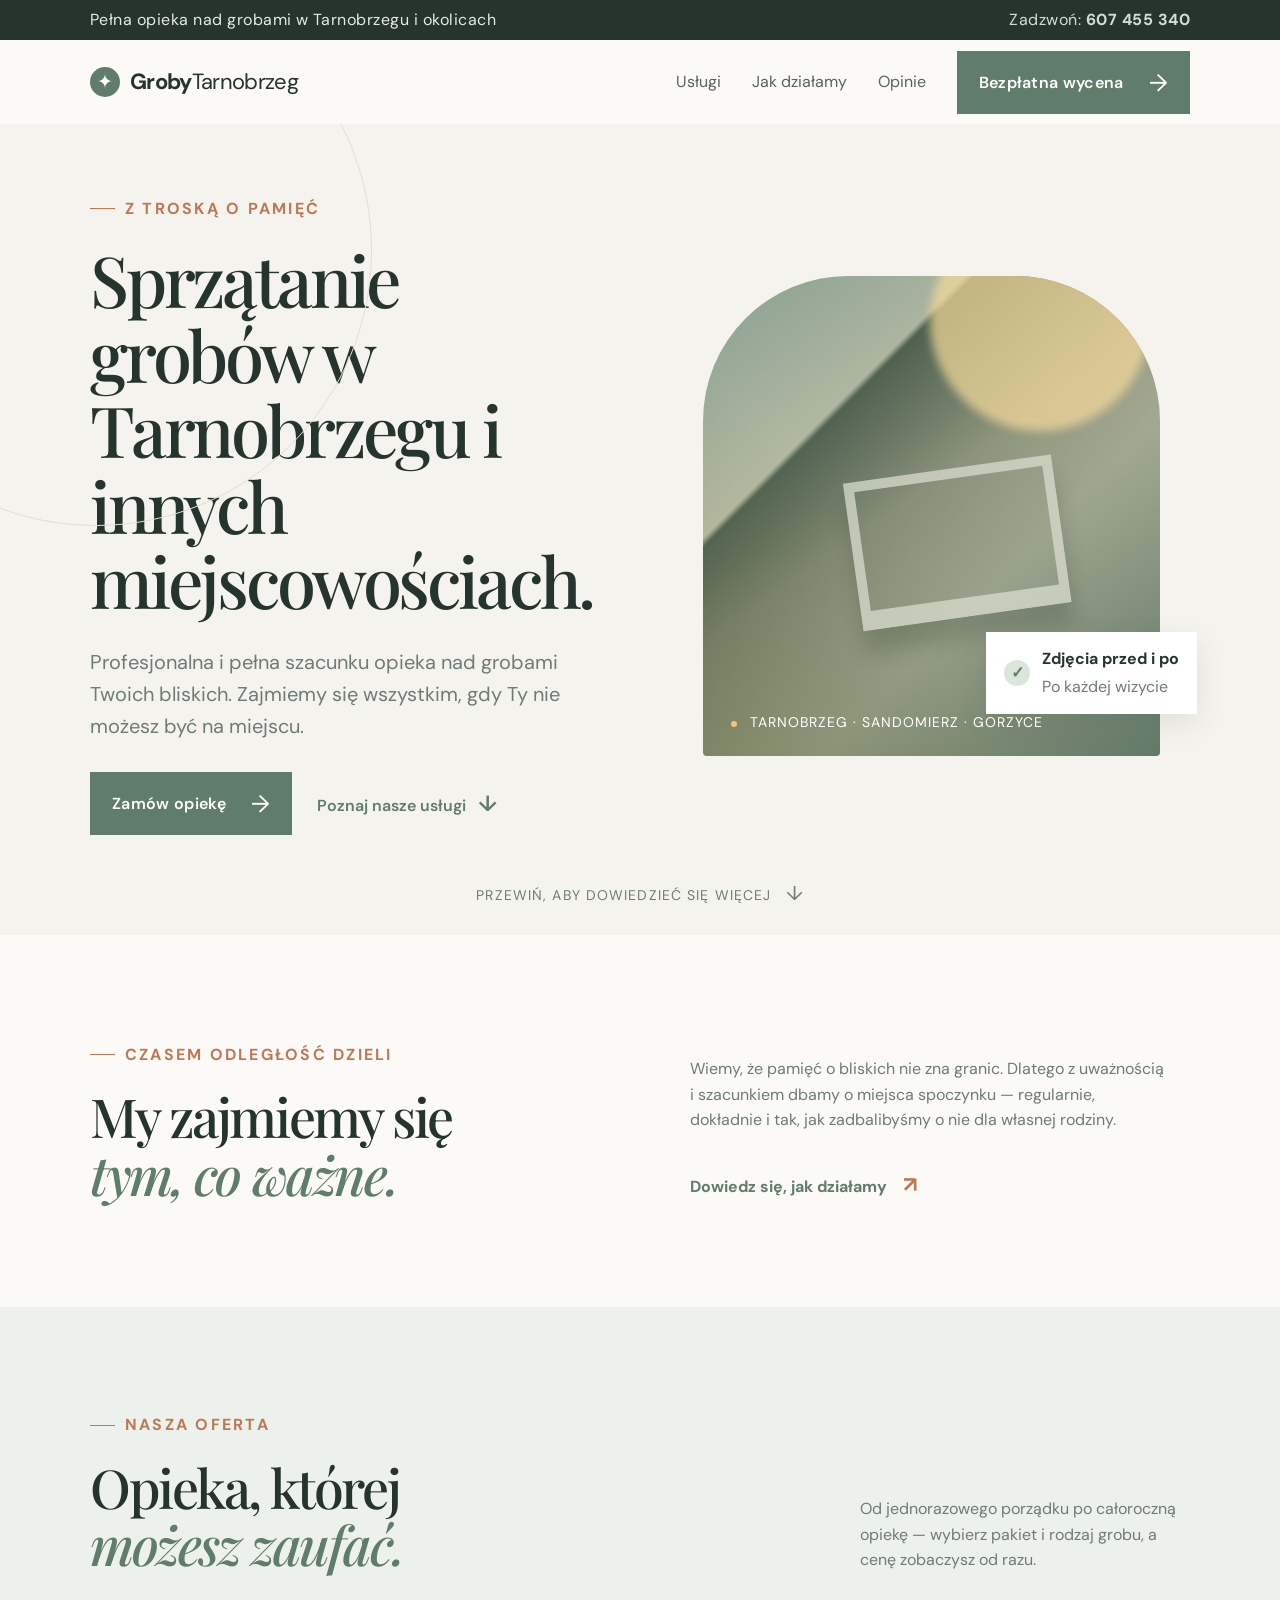
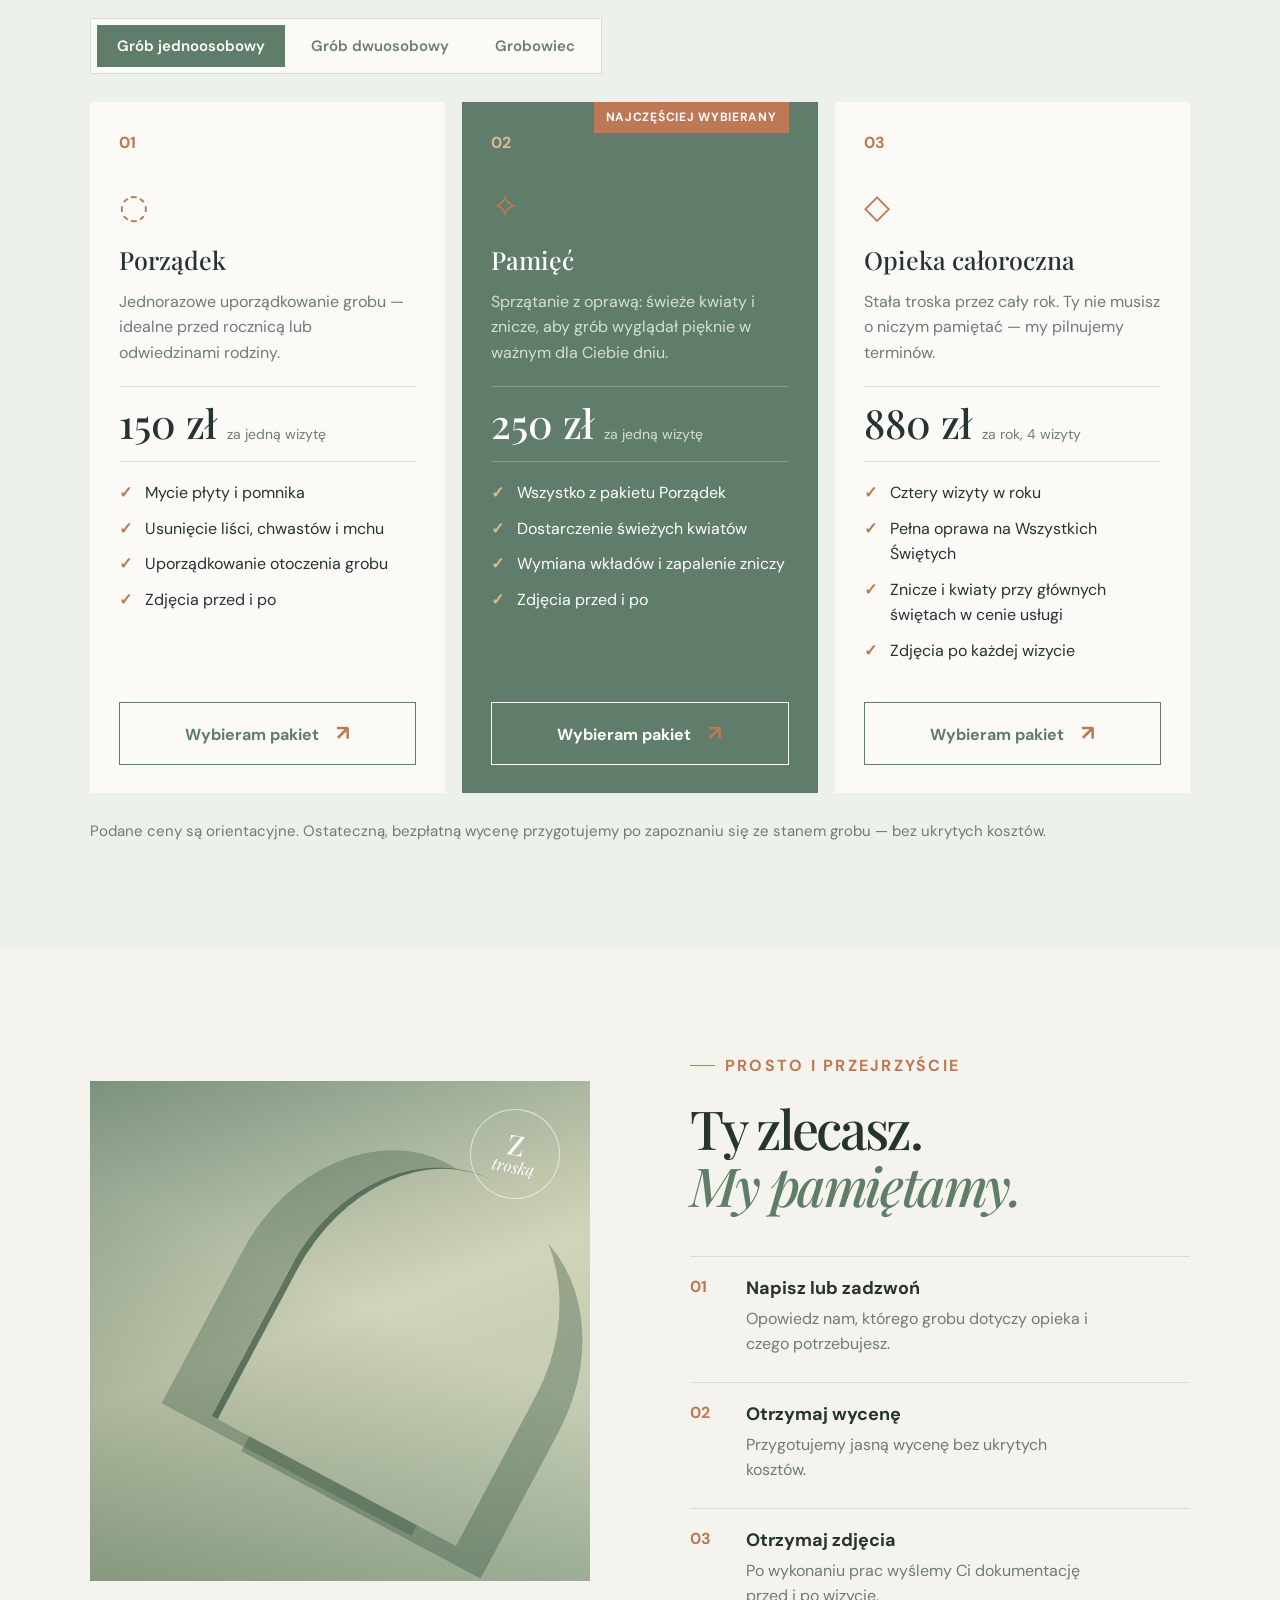
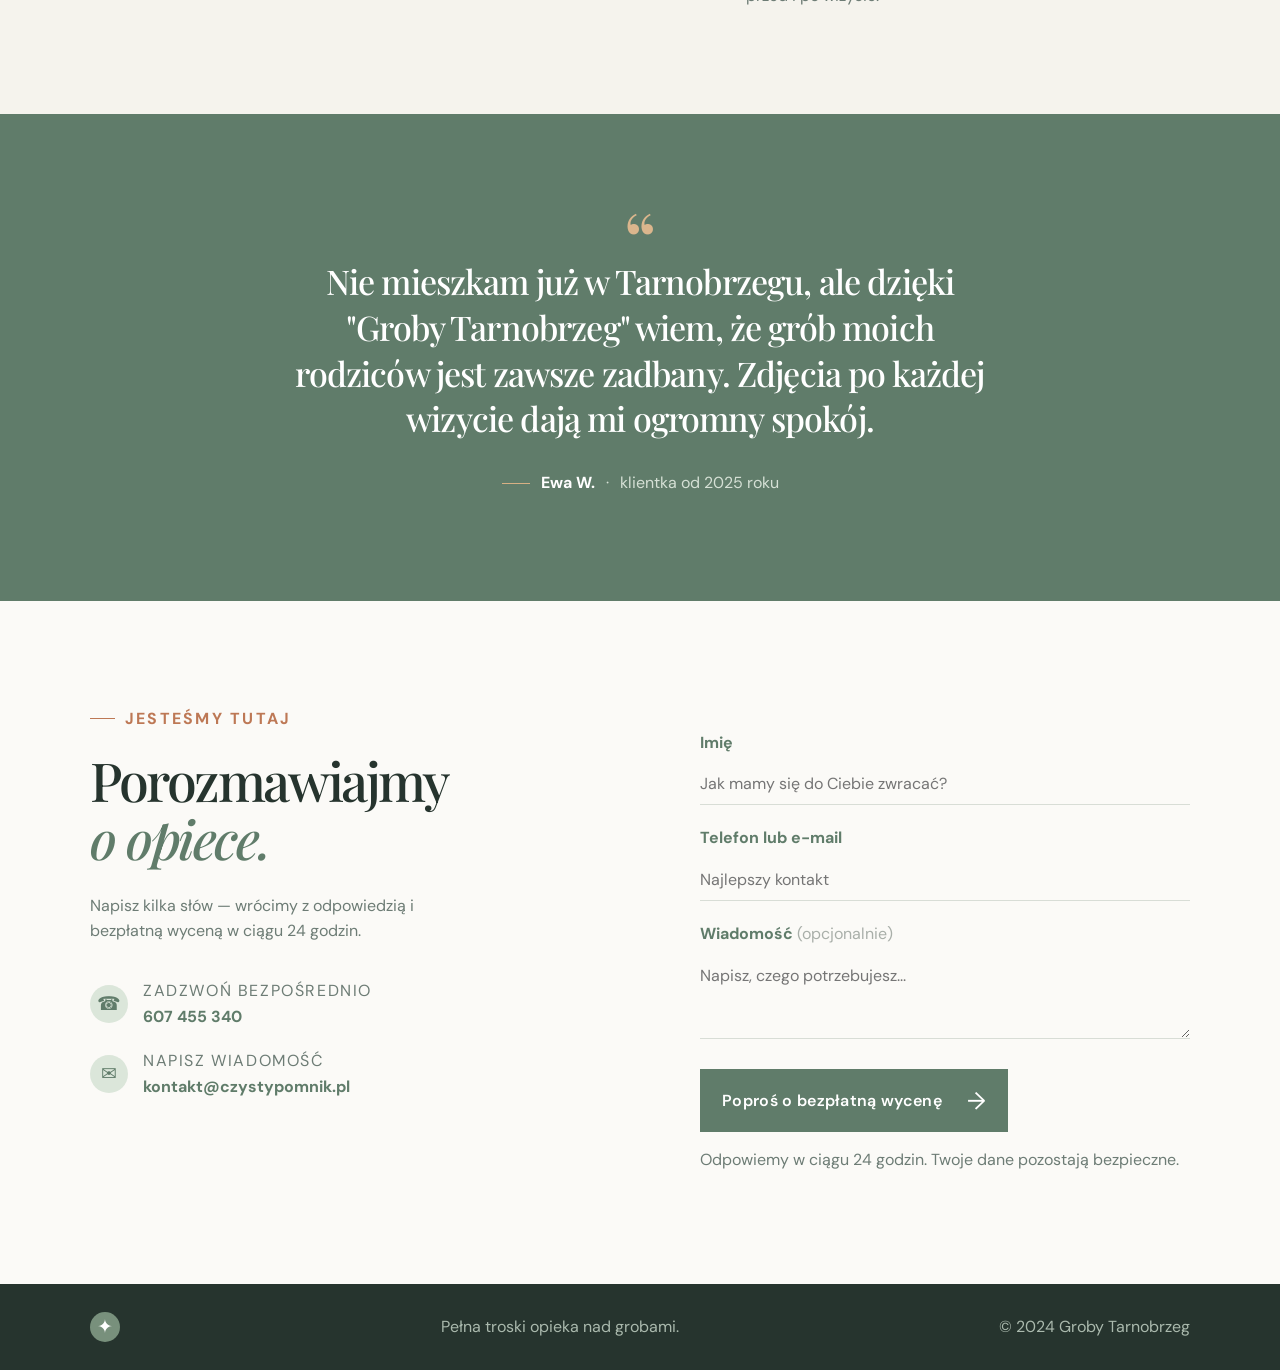
==== index.html @ 182dad06 "Initial commit: static site ready for GitHub Pages" ====
<!doctype html>
<html lang="pl">
<head>
  <meta charset="UTF-8">
  <meta name="viewport" content="width=device-width, initial-scale=1.0">
  <meta name="description" content="Groby Tarnobrzeg - pełna troski opieka nad grobami w Trójmieście. Sprzątanie, mycie nagrobków, kwiaty i znicze.">
  <title>Groby Tarnobrzeg | Opieka nad grobami z troską</title>
  <link rel="preconnect" href="https://fonts.googleapis.com">
  <link rel="preconnect" href="https://fonts.gstatic.com" crossorigin>
  <link href="https://fonts.googleapis.com/css2?family=DM+Sans:wght@400;500;600;700&family=Playfair+Display:wght@500;600;700&display=swap" rel="stylesheet">
  <link rel="stylesheet" href="styles.css">
</head>
<body>
  <div class="topbar">
    <div class="container topbar-inner">
      <span>Pełna opieka nad grobami w Tarnobrzegu i okolicach</span>
      <a href="tel:+48607455340">Zadzwoń: <strong>607 455 340</strong></a>
    </div>
  </div>

  <header class="site-header">
    <div class="container nav-wrap">
      <a class="brand" href="#start" aria-label="Groby Tarnobrzeg - strona główna">
        <span class="brand-mark" aria-hidden="true">✦</span>
        <span><strong>Groby</strong>Tarnobrzeg</span>
      </a>
      <button class="menu-toggle" aria-label="Otwórz menu" aria-expanded="false">
        <span></span><span></span><span></span>
      </button>
      <nav class="main-nav" aria-label="Główna nawigacja">
        <a href="#uslugi">Usługi</a>
        <a href="#jak-dzialamy">Jak działamy</a>
        <a href="#opinie">Opinie</a>
        <a href="#kontakt" class="nav-cta button button-primary">Bezpłatna wycena <span>→</span></a>
      </nav>
    </div>
  </header>

  <main>
    <section class="hero" id="start">
      <div class="container hero-grid">
        <div class="hero-copy">
          <p class="eyebrow"><span></span> Z troską o pamięć</p>
          <h1>Sprzątanie grobów w Tarnobrzegu i innych miejscowościach.</h1>
          <p class="hero-lead">Profesjonalna i pełna szacunku opieka nad grobami Twoich bliskich. Zajmiemy się wszystkim, gdy Ty nie możesz być na miejscu.</p>
          <div class="hero-actions">
            <a href="#kontakt" class="button button-primary">Zamów opiekę <span>→</span></a>
            <a href="#uslugi" class="text-link">Poznaj nasze usługi <span>↓</span></a>
          </div>
          <!-- <div class="trust-row">
            <div class="avatars" aria-hidden="true"><i>J</i><i>M</i><i>A</i><i>+</i></div>
            <p><strong>50+</strong> zadbanych miejsc<br><span>Zaufali nam mieszkańcy Tarnobrzega i okolic</span></p>
          </div> -->
        </div>
        <div class="hero-visual">
          <div class="hero-image">
            <div class="sun-glow"></div>
            <div class="image-caption"><span class="caption-dot"></span> Tarnobrzeg · Sandomierz · Gorzyce</div>
          </div>
          <div class="floating-note">
            <span class="note-icon">✓</span>
            <span><strong>Zdjęcia przed i po</strong><small>Po każdej wizycie</small></span>
          </div>
        </div>
      </div>
      <div class="scroll-cue">Przewiń, aby dowiedzieć się więcej <span>↓</span></div>
    </section>

    <section class="intro section-pad">
      <div class="container intro-grid">
        <div>
          <p class="eyebrow"><span></span> Czasem odległość dzieli</p>
          <h2>My zajmiemy się<br><em>tym, co ważne.</em></h2>
        </div>
        <div class="intro-text">
          <p>Wiemy, że pamięć o bliskich nie zna granic. Dlatego z uważnością i szacunkiem dbamy o miejsca spoczynku — regularnie, dokładnie i tak, jak zadbalibyśmy o nie dla własnej rodziny.</p>
          <a class="arrow-link" href="#jak-dzialamy">Dowiedz się, jak działamy <span>↗</span></a>
        </div>
      </div>
    </section>

    <section class="services section-pad" id="uslugi">
      <div class="container">
        <div class="section-heading">
          <div><p class="eyebrow"><span></span> Nasza oferta</p><h2>Opieka, której<br><em>możesz zaufać.</em></h2></div>
          <p>Od jednorazowego porządku po całoroczną opiekę — wybierz pakiet i rodzaj grobu, a cenę zobaczysz od razu.</p>
        </div>
        <div class="variant-switch" role="group" aria-label="Rodzaj grobu">
          <button type="button" class="variant-btn active" data-variant="single" data-label="grób jednoosobowy" aria-pressed="true">Grób jednoosobowy</button>
          <button type="button" class="variant-btn" data-variant="double" data-label="grób dwuosobowy" aria-pressed="false">Grób dwuosobowy</button>
          <button type="button" class="variant-btn" data-variant="tomb" data-label="grobowiec" aria-pressed="false">Grobowiec</button>
        </div>
        <div class="service-grid">
          <article class="service-card" data-package="Porządek">
            <div class="service-number">01</div><div class="service-icon">◌</div>
            <h3>Porządek</h3>
            <p>Jednorazowe uporządkowanie grobu — idealne przed rocznicą lub odwiedzinami rodziny.</p>
            <div class="service-price"><strong><span class="price-value" data-single="150" data-double="250" data-tomb="400">150</span> zł</strong><small>za jedną wizytę</small></div>
            <ul class="service-features">
              <li>Mycie płyty i pomnika</li>
              <li>Usunięcie liści, chwastów i mchu</li>
              <li>Uporządkowanie otoczenia grobu</li>
              <li>Zdjęcia przed i po</li>
            </ul>
            <a href="#kontakt" class="package-cta" aria-label="Wybieram pakiet Porządek">Wybieram pakiet <span>↗</span></a>
          </article>
          <article class="service-card featured" data-package="Pamięć">
            <span class="service-badge">Najczęściej wybierany</span>
            <div class="service-number">02</div><div class="service-icon">✧</div>
            <h3>Pamięć</h3>
            <p>Sprzątanie z oprawą: świeże kwiaty i znicze, aby grób wyglądał pięknie w ważnym dla Ciebie dniu.</p>
            <div class="service-price"><strong><span class="price-value" data-single="250" data-double="450" data-tomb="700">250</span> zł</strong><small>za jedną wizytę</small></div>
            <ul class="service-features">
              <li>Wszystko z pakietu Porządek</li>
              <li>Dostarczenie świeżych kwiatów</li>
              <li>Wymiana wkładów i zapalenie zniczy</li>
              <li>Zdjęcia przed i po</li>
            </ul>
            <a href="#kontakt" class="package-cta" aria-label="Wybieram pakiet Pamięć">Wybieram pakiet <span>↗</span></a>
          </article>
          <article class="service-card" data-package="Opieka całoroczna">
            <div class="service-number">03</div><div class="service-icon">◇</div>
            <h3>Opieka całoroczna</h3>
            <p>Stała troska przez cały rok. Ty nie musisz o niczym pamiętać — my pilnujemy terminów.</p>
            <div class="service-price"><strong><span class="price-value" data-single="880" data-double="1560" data-tomb="2300">880</span> zł</strong><small>za rok, 4 wizyty</small></div>
            <ul class="service-features">
              <li>Cztery wizyty w roku</li>
              <li>Pełna oprawa na Wszystkich Świętych</li>
              <li>Znicze i kwiaty przy głównych świętach w cenie usługi</li>
              <li>Zdjęcia po każdej wizycie</li>
            </ul>
            <a href="#kontakt" class="package-cta" aria-label="Wybieram pakiet Opieka całoroczna">Wybieram pakiet <span>↗</span></a>
          </article>
        </div>
        <p class="pricing-note">Podane ceny są orientacyjne. Ostateczną, bezpłatną wycenę przygotujemy po zapoznaniu się ze stanem grobu — bez ukrytych kosztów.</p>
      </div>
    </section>

    <section class="process section-pad" id="jak-dzialamy">
      <div class="container process-grid">
        <div class="process-visual"><span class="process-stamp">Z<br><small>troską</small></span></div>
        <div class="process-copy">
          <p class="eyebrow"><span></span> Prosto i przejrzyście</p>
          <h2>Ty zlecasz.<br><em>My pamiętamy.</em></h2>
          <div class="steps">
            <div class="step"><b>01</b><div><h3>Napisz lub zadzwoń</h3><p>Opowiedz nam, którego grobu dotyczy opieka i czego potrzebujesz.</p></div></div>
            <div class="step"><b>02</b><div><h3>Otrzymaj wycenę</h3><p>Przygotujemy jasną wycenę bez ukrytych kosztów.</p></div></div>
            <div class="step"><b>03</b><div><h3>Otrzymaj zdjęcia</h3><p>Po wykonaniu prac wyślemy Ci dokumentację przed i po wizycie.</p></div></div>
          </div>
        </div>
      </div>
    </section>

    <section class="testimonial section-pad" id="opinie">
      <div class="container testimonial-inner">
        <p class="quote-mark">“</p>
        <blockquote>Nie mieszkam już w Tarnobrzegu, ale dzięki "Groby Tarnobrzeg" wiem, że grób moich rodziców jest zawsze zadbany. Zdjęcia po każdej wizycie dają mi ogromny spokój.</blockquote>
        <div class="quote-author"><span class="author-line"></span><strong>Ewa W.</strong><span>·</span><span>klientka od 2025 roku</span></div>
      </div>
    </section>

    <section class="contact section-pad" id="kontakt">
      <div class="container contact-grid">
        <div class="contact-copy">
          <p class="eyebrow"><span></span> Jesteśmy tutaj</p>
          <h2>Porozmawiajmy<br><em>o opiece.</em></h2>
          <p>Napisz kilka słów — wrócimy z odpowiedzią i bezpłatną wyceną w ciągu 24 godzin.</p>
          <div class="contact-detail"><span>☎</span><div><small>Zadzwoń bezpośrednio</small><a href="tel:+48607455340">607 455 340</a></div></div>
          <div class="contact-detail"><span>✉</span><div><small>Napisz wiadomość</small><a href="mailto:kontakt@czystypomnik.pl">kontakt@czystypomnik.pl</a></div></div>
        </div>
        <form class="contact-form" id="contact-form">
          <label for="name">Imię</label>
          <input id="name" name="name" type="text" placeholder="Jak mamy się do Ciebie zwracać?" required>
          <label for="phone">Telefon lub e-mail</label>
          <input id="phone" name="phone" type="text" placeholder="Najlepszy kontakt" required>
          <label for="message">Wiadomość <span>(opcjonalnie)</span></label>
          <textarea id="message" name="message" rows="3" placeholder="Napisz, czego potrzebujesz..."></textarea>
          <button class="button button-primary" type="submit">Poproś o bezpłatną wycenę <span>→</span></button>
          <p class="form-note">Odpowiemy w ciągu 24 godzin. Twoje dane pozostają bezpieczne.</p>
          <p class="form-success" role="status">Dziękujemy! Odezwiemy się do Ciebie w ciągu 24 godzin.</p>
        </form>
      </div>
    </section>
  </main>

  <footer class="site-footer">
    <div class="container footer-inner">
      <a class="brand" href="#start"><span class="brand-mark">✦</span></a>
      <p>Pełna troski opieka nad grobami.</p>
      <p>© 2024 Groby Tarnobrzeg</p>
    </div>
  </footer>
  <script src="script.js"></script>
</body>
</html>
---- styles.css ----
/* =========================================================
   SPIS TREŚCI
   1.  Zmienne globalne (kolory, czcionki)
   2.  Reset i style bazowe
   3.  Elementy wspólne
       3.1 Kontener i odstępy sekcji
       3.2 Typografia (nagłówki, etykiety)
       3.3 Przyciski i linki tekstowe
       3.4 Logo
   4.  Sekcja: Pasek górny
   5.  Sekcja: Nagłówek i nawigacja
   6.  Sekcja: Hero (ekran startowy)
   7.  Sekcja: Wstęp
   8.  Sekcja: Usługi
   9.  Sekcja: Jak działamy (proces)
   10. Sekcja: Opinie
   11. Sekcja: Kontakt i formularz
   12. Sekcja: Stopka
   13. Responsywność (media queries)
       13.1 Ekrany do 800px
       13.2 Ekrany do 420px
   ========================================================= */

/* =========================================================
   1. ZMIENNE GLOBALNE
   Kolory marki oraz rodziny czcionek używane w całym arkuszu.
   ========================================================= */
:root {
  --ink: #26342e;
  --muted: #6d7c75;
  --cream: #f5f3ed;
  --paper: #fbfaf7;
  --sage: #dbe6da;
  --green: #607c6a;
  --line: #d8ddd6;
  --orange: #bd7855;
  --serif: "Playfair Display", Georgia, serif;
  --sans: "DM Sans", Arial, sans-serif;
}
/* =========================================================
   2. RESET I STYLE BAZOWE
   Zerowanie domyślnych stylów przeglądarki.
   ========================================================= */

/* Padding i border są wliczane w szerokość elementu */
* {
  box-sizing: border-box;
}

/* Płynne przewijanie do kotwic (np. #uslugi) */
html {
  scroll-behavior: smooth;
}

/* Podstawowe ustawienia strony: kolor, tło, czcionka, interlinia */
body {
  margin: 0;
  color: var(--ink);
  background: var(--paper);
  font-family: var(--sans);
  line-height: 1.6;
}

/* Linki dziedziczą kolor tekstu i nie mają podkreślenia */
a {
  color: inherit;
  text-decoration: none;
}

/* =========================================================
   3. ELEMENTY WSPÓLNE
   Komponenty wielokrotnego użytku w wielu sekcjach.
   ========================================================= */

/* 3.1 Kontener i odstępy sekcji */

/* Wyśrodkowana treść o maksymalnej szerokości 1160px */
.container {
  max-width: 1160px;
  margin: 0 auto;
  padding: 0 30px;
}

/* Standardowy pionowy odstęp sekcji */
.section-pad {
  padding: 105px 0;
}

/* 3.2 Typografia */

/* Etykieta nad nagłówkiem: wielkie litery, pomarańczowy kolor */
.eyebrow {
  text-transform: uppercase;
  letter-spacing: .14em;
  font-size: 16px;
  font-weight: 700;
  color: var(--orange);
  display: flex;
  gap: 10px;
  align-items: center;
  margin: 0 0 20px;
}

/* Pozioma kreska dekoracyjna w etykiecie */
.eyebrow span {
  width: 25px;
  height: 1px;
  background: var(--orange);
}

/* Nagłówki h1 i h2: czcionka szeryfowa, zerowy margines */
h1,
h2 {
  font-family: var(--serif);
  font-weight: 500;
  letter-spacing: -.045em;
  line-height: 1.07;
  margin: 0;
}

/* Nagłówek główny (hero) */
h1 {
  font-size: clamp(45px,5.5vw,75px);
}

/* Nagłówki sekcji */
h2 {
  font-size: clamp(39px,4.2vw,57px);
}

/* Wyróżniony fragment nagłówka: zielona kursywa */
h1 em,
h2 em {
  color: var(--green);
  font-style: italic;
}

/* 3.3 Przyciski i linki tekstowe */

/* Przycisk: wyśrodkowana zawartość i animacja zmiany */
.button {
  border: 0;
  display: inline-flex;
  align-items: center;
  justify-content: center;
  gap: 25px;
  padding: 16px 22px;
  font: 600 16px var(--sans);
  white-space: nowrap;
  letter-spacing: .02em;
  cursor: pointer;
  transition: transform .2s, background .2s;
}

/* Przycisk po najechaniu: lekkie uniesienie */
.button:hover {
  transform: translateY(-2px);
}

/* Przycisk główny: zielone tło */
.button-primary {
  background: var(--green);
  color: #fff;
}

/* Przycisk główny po najechaniu: ciemniejsze tło */
.button-primary:hover {
  background: var(--ink);
}

/* Strzałka wewnątrz przycisku */
.button span {
  font-size: 24px;
  font-weight: 400;
}

/* Link tekstowy z zielonym kolorem */
.text-link {
  font-size: 16px;
  white-space: nowrap;
  font-weight: 600;
  color: var(--green);
}

/* Strzałka w linku tekstowym */
.text-link span {
  font-size: 22px;
  padding-left: 8px;
}

/* 3.4 Logo */

/* Logo: ikona i nazwa w jednym wierszu */
.brand {
  display: flex;
  align-items: center;
  gap: 10px;
  font-size: 22px;
  letter-spacing: -.03em;
}

/* Pogrubiona część nazwy logo */
.brand strong {
  font-weight: 700;
}

/* Okrągła ikona logo */
.brand-mark {
  display: grid;
  place-items: center;
  width: 30px;
  height: 30px;
  border-radius: 50%;
  color: #fff;
  background: var(--green);
  font-size: 19px;
}/* =========================================================
   4. SEKCJA: PASEK GÓRNY
   Cienki pasek z hasłem i numerem telefonu nad nagłówkiem.
   ========================================================= */

/* Tło paska i styl tekstu */
.topbar {
  background: var(--ink);
  color: #e4ebe2;
  font-size: 16px;
  letter-spacing: .03em;
}

/* Układ paska: treść po lewej, telefon po prawej */
.topbar-inner {
  display: flex;
  justify-content: space-between;
  align-items: center;
  min-height: 40px;
}

/* Link telefoniczny w pasku */
.topbar a {
  color: #d1dfd1;
}/* =========================================================
   5. SEKCJA: NAGŁÓWEK I NAWIGACJA
   Główny pasek strony z logo i menu.
   ========================================================= */

/* Kontener nagłówka: tło i warstwa nad treścią */
.site-header {
  background: var(--paper);
  position: relative;
  z-index: 5;
}

/* Wiersz nawigacji: logo po lewej, menu po prawej */
.nav-wrap {
  display: flex;
  align-items: center;
  justify-content: space-between;
  height: 84px;
}

/* Lista linków menu głównego */
.main-nav {
  display: flex;
  align-items: center;
  gap: clamp(20px,2.4vw,34px);
  font-size: 16px;
  color: #57655e;
}

/* Kolor po najechaniu: linki menu, linki tekstowe i strzałkowe */
.main-nav a:not(.nav-cta):hover,
.text-link:hover,
.arrow-link:hover {
  color: var(--orange);
}

/* Przycisk hamburgera (ukryty na dużych ekranach) */
.menu-toggle {
  display: none;
  background: none;
  border: 0;
}/* =========================================================
   6. SEKCJA: HERO (EKRAN STARTOWY)
   Duży nagłówek, opis, przyciski i grafika na pierwszym ekranie.
   ========================================================= */

/* Kontener hero: kremowe tło, przycięte elementy dekoracyjne */
.hero {
  position: relative;
  overflow: hidden;
  padding: 72px 0 100px;
  background: var(--cream);
}

/* Dekoracyjny okrąg w tle hero */
.hero:before {
  content: "";
  position: absolute;
  top: -150px;
  left: -180px;
  width: 550px;
  height: 550px;
  border: 1px solid #e2ded2;
  border-radius: 50%;
}

/* Dwie kolumny: tekst po lewej, grafika po prawej */
.hero-grid {
  display: grid;
  grid-template-columns: .9fr 1.1fr;
  align-items: center;
  gap: 65px;
}/* Krótki opis pod nagłówkiem hero */
.hero-lead {
  max-width: 480px;
  font-size: 20px;
  color: var(--muted);
  margin: 28px 0 30px;
}

/* Rząd przycisków w hero */
.hero-actions {
  display: flex;
  flex-wrap: wrap;
  align-items: center;
  gap: 16px 25px;
}/* Wiersz zaufania: awatary i liczba klientów */
.trust-row {
  display: flex;
  align-items: center;
  gap: 14px;
  margin-top: 48px;
  color: var(--green);
  font-size: 16px;
}

/* Tekst obok awatarów */
.trust-row p {
  margin: 0;
  line-height: 1.45;
}

/* Wyróżniona liczba klientów */
.trust-row strong {
  color: var(--ink);
  font-size: 20px;
}

/* Podpis pod liczbą klientów */
.trust-row p span {
  color: var(--muted);
  font-size: 15px;
}

/* Nakładające się kółka z inicjałami */
.avatars {
  display: flex;
}

/* Pojedynczy awatar */
.avatars i {
  display: grid;
  place-items: center;
  width: 32px;
  height: 32px;
  border-radius: 50%;
  margin-right: -8px;
  border: 2px solid var(--cream);
  background: #afc0b0;
  font: 600 14px var(--sans);
  font-style: normal;
  color: var(--ink);
}

/* Kolory kolejnych awatarów */
.avatars i:nth-child(2) {
  background: #d4aa92;
}

.avatars i:nth-child(3) {
  background: #80968b;
}

.avatars i:nth-child(4) {
  background: var(--ink);
  color: #fff;
}/* Kontener grafiki hero o stałej wysokości */
.hero-visual {
  height: 480px;
  position: relative;
}

/* Zaokrąglony panel z gradientem jako tło grafiki */
.hero-image {
  height: 100%;
  margin: 0 30px 0 45px;
  position: relative;
  overflow: hidden;
  background: linear-gradient(145deg,#879f8f 0%,#c9c7ad 46%,#6e8573 100%);
  border-radius: 145px 145px 4px 4px;
}

/* Warstwa z ukośnymi cieniami na grafice */
.hero-image:before {
  content: "";
  position: absolute;
  inset: 0;
  background: linear-gradient(135deg,transparent 28%,rgba(44,74,57,.65) 29%,rgba(44,74,57,.12) 64%),linear-gradient(40deg,rgba(242,235,204,.8),transparent 44%);
  mix-blend-mode: multiply;
}

/* Rysunkowa ramka (łuk) na środku grafiki */
.hero-image:after {
  content: "";
  position: absolute;
  width: 190px;
  height: 120px;
  left: 50%;
  top: 50%;
  transform: translate(-38%,-32%) rotate(-8deg);
  border: 10px solid rgba(216,221,205,.75);
  border-bottom-width: 19px;
  box-shadow: 0 22px 20px rgba(23,43,31,.2);
}

/* Rozmyta plama słońca w prawym górnym rogu grafiki */
.sun-glow {
  position: absolute;
  width: 220px;
  height: 220px;
  background: #f6db9b;
  opacity: .7;
  border-radius: 50%;
  top: -65px;
  right: 10px;
  filter: blur(5px);
}

/* Podpis miast na grafice */
.image-caption {
  position: absolute;
  z-index: 2;
  bottom: 22px;
  left: 28px;
  color: #fff;
  font-size: 14px;
  letter-spacing: .07em;
  text-transform: uppercase;
}

/* Złota kropka przed podpisem */
.caption-dot {
  display: inline-block;
  width: 6px;
  height: 6px;
  background: #f4c477;
  border-radius: 50%;
  margin-right: 8px;
}

/* Białe okienko z informacją o zdjęciach przed i po */
.floating-note {
  position: absolute;
  right: -7px;
  bottom: 42px;
  display: flex;
  align-items: center;
  gap: 12px;
  background: #fff;
  padding: 14px 18px;
  box-shadow: 0 10px 30px #384c3b1c;
  font-size: 16px;
}

/* Ikona "ptaszka" w okienku */
.note-icon {
  display: grid;
  place-items: center;
  border-radius: 50%;
  background: var(--sage);
  color: var(--green);
  width: 26px;
  height: 26px;
  font-weight: bold;
}

/* Tytuł i podpis w okienku jako bloki */
.floating-note strong,
.floating-note small {
  display: block;
}

/* Drobny podpis w okienku */
.floating-note small {
  font-size: 16px;
  color: var(--muted);
  margin-top: 2px;
}

/* Wskazówka "przewiń" na dole hero */
.scroll-cue {
  position: absolute;
  bottom: 26px;
  left: 50%;
  transform: translateX(-50%);
  white-space: nowrap;
  font-size: 14px;
  letter-spacing: .08em;
  text-transform: uppercase;
  color: var(--muted);
}

/* Strzałka we wskazówce przewijania */
.scroll-cue span {
  margin-left: 9px;
  font-size: 20px;
}/* =========================================================
   7. SEKCJA: WSTĘP
   Krótki, dwukolumnowy wstęp z nagłówkiem i opisem.
   ========================================================= */

/* Tło sekcji wstępu */
.intro {
  background: var(--paper);
}

/* Dwie kolumny wyrównane do dołu */
.intro-grid {
  display: grid;
  grid-template-columns: 1fr 1fr;
  gap: 100px;
  align-items: end;
}

/* Tekst opisu w prawej kolumnie */
.intro-text {
  max-width: 480px;
  color: var(--muted);
  font-size: 16px;
}

/* Link ze strzałką w sekcji wstępu */
.arrow-link {
  display: inline-block;
  margin-top: 18px;
  color: var(--green);
  font-size: 16px;
  font-weight: 700;
}

/* Strzałka w linku */
.arrow-link span {
  margin-left: 12px;
  color: var(--orange);
  font-size: 22px;
}/* =========================================================
   8. SEKCJA: USŁUGI
   Nagłówek sekcji i siatka kart z ofertą.
   ========================================================= */

/* Tło sekcji usług */
.services {
  background: #edf1eb;
}

/* Nagłówek sekcji: tytuł po lewej, opis po prawej */
.section-heading {
  display: flex;
  justify-content: space-between;
  align-items: end;
  margin-bottom: 45px;
}

/* Krótki opis przy nagłówku sekcji */
.section-heading > p {
  max-width: 330px;
  margin: 0;
  color: var(--muted);
  font-size: 16px;
}

/* Trzy kolumny kart usług */
.service-grid {
  display: grid;
  grid-template-columns: repeat(3,1fr);
  gap: 17px;
}

/* Pojedyncza karta usługi */
.service-card {
  background: var(--paper);
  padding: 28px 29px 76px;
  min-height: 340px;
  position: relative;
  transition: transform .2s, box-shadow .2s;
}

/* Karta po najechaniu: uniesienie i cień */
.service-card:hover {
  transform: translateY(-5px);
  box-shadow: 0 14px 30px #34483712;
}

/* Wyróżniona karta: zielone tło i jasny tekst */
.service-card.featured {
  background: var(--green);
  color: #fff;
}

/* Numer karty (01, 02, 03) */
.service-number {
  font-size: 16px;
  color: var(--orange);
  font-weight: 700;
}

/* Numer na wyróżnionej karcie */
.featured .service-number {
  color: #d8bc92;
}

/* Ikona karty */
.service-icon {
  font-size: 34px;
  color: var(--orange);
  margin: 25px 0 8px;
}

/* Tytuł karty */
.service-card h3 {
  font: 500 25px var(--serif);
  margin: 0 0 13px;
}

/* Opis karty */
.service-card p {
  font-size: 16px;
  color: var(--muted);
  margin: 0 0 25px;
}

/* Opis na wyróżnionej karcie */
.featured p {
  color: #d5e0d5;
}

/* Link "Zapytaj o usługę" przypięty do dołu karty */
.service-card a {
  position: absolute;
  bottom: 28px;
  color: var(--green);
  font-weight: 700;
  font-size: 16px;
}

/* Link na wyróżnionej karcie */
.featured a {
  color: #fff;
}

/* Strzałka w linku karty */
.service-card a span {
  font-size: 21px;
  color: var(--orange);
  margin-left: 13px;
}/* =========================================================

/* Przełącznik rodzaju grobu nad pakietami */
.variant-switch {
  display: inline-flex;
  flex-wrap: wrap;
  gap: 6px;
  padding: 6px;
  margin-bottom: 28px;
  background: var(--paper);
  border: 1px solid var(--line);
}

.variant-btn {
  border: 0;
  background: none;
  padding: 11px 20px;
  font: 600 15px var(--sans);
  color: var(--muted);
  cursor: pointer;
  transition: background .2s, color .2s;
}

.variant-btn:hover {
  color: var(--ink);
}

.variant-btn.active {
  background: var(--green);
  color: #fff;
}

/* Karta pakietu: zawartość w kolumnie, przycisk zawsze na dole */
.service-grid .service-card {
  display: flex;
  flex-direction: column;
  padding-bottom: 28px;
  min-height: 0;
}

/* Plakietka na wyróżnionym pakiecie */
.service-badge {
  position: absolute;
  top: 0;
  right: 29px;
  padding: 6px 12px;
  background: var(--orange);
  color: #fff;
  font-size: 12px;
  font-weight: 700;
  letter-spacing: .06em;
  text-transform: uppercase;
}

.service-grid .service-card p {
  margin-bottom: 20px;
}

/* Cena pakietu */
.service-price {
  display: flex;
  align-items: baseline;
  flex-wrap: wrap;
  gap: 10px;
  padding: 16px 0;
  margin-bottom: 18px;
  border-top: 1px solid var(--line);
  border-bottom: 1px solid var(--line);
}

.service-price strong {
  font: 500 40px var(--serif);
  line-height: 1;
}

.service-price small {
  font-size: 14px;
  color: var(--muted);
}

.featured .service-price {
  border-color: #ffffff3d;
}

.featured .service-price small {
  color: #d5e0d5;
}

/* Lista zawartości pakietu */
.service-features {
  list-style: none;
  margin: 0 0 28px;
  padding: 0;
  font-size: 16px;
}

.service-features li {
  position: relative;
  padding: 0 0 10px 26px;
}

.service-features li::before {
  content: "✓";
  position: absolute;
  left: 0;
  color: var(--orange);
  font-weight: 700;
}

.featured .service-features li::before {
  color: #d8bc92;
}

/* Przycisk wyboru pakietu: przypięty do dołu karty */
.service-card .package-cta {
  position: static;
  margin-top: auto;
  padding: 14px 18px;
  border: 1px solid var(--green);
  text-align: center;
  transition: background .2s, color .2s;
}

.service-card .package-cta:hover {
  background: var(--green);
  color: #fff;
}

.featured .package-cta {
  border-color: #fff;
}

.featured .package-cta:hover {
  background: #fff;
  color: var(--green);
}

/* Uwaga pod pakietami */
.pricing-note {
  margin: 26px 0 0;
  color: var(--muted);
  font-size: 15px;
}/* =========================================================
   9. SEKCJA: JAK DZIAŁAMY (PROCES)
   Ilustracja z pieczątką oraz lista trzech kroków.
   ========================================================= */

/* Tło sekcji procesu */
.process {
  background: var(--cream);
}

/* Dwie kolumny: ilustracja po lewej, kroki po prawej */
.process-grid {
  display: grid;
  grid-template-columns: 1fr 1fr;
  gap: 100px;
  align-items: center;
}

/* Zielony panel ilustracyjny z gradientem */
.process-visual {
  height: 500px;
  position: relative;
  background: linear-gradient(160deg,#7b927f,#d1d4b8 48%,#b4c2aa);
  overflow: hidden;
}

/* Dekoracyjny łuk (kształt liścia) na ilustracji */
.process-visual:before {
  content: "";
  position: absolute;
  width: 270px;
  height: 340px;
  left: 37%;
  top: 16%;
  border-left: 7px solid rgba(44,73,54,.65);
  border-radius: 50% 50% 0 0;
  transform: rotate(28deg);
  box-shadow: -47px 9px 0 3px rgba(44,73,54,.29),40px 20px 0 -3px rgba(44,73,54,.33);
}

/* Przyciemnienie ilustracji od dołu */
.process-visual:after {
  content: "";
  position: absolute;
  inset: 0;
  background: linear-gradient(25deg,rgba(30,65,41,.37),transparent 55%);
}

/* Okrągła pieczątka "Z troską" na ilustracji */
.process-stamp {
  position: absolute;
  z-index: 1;
  right: 30px;
  top: 28px;
  border: 1px solid #fff9;
  color: #fff;
  width: 90px;
  height: 90px;
  border-radius: 50%;
  display: grid;
  place-content: center;
  text-align: center;
  font: 500 28px/24px var(--serif);
  transform: rotate(10deg);
}

/* Podpis pod napisem w pieczątce */
.process-stamp small {
  font: italic 16px var(--serif);
}

/* Nagłówek w kolumnie tekstu */
.process-copy h2 {
  margin-bottom: 42px;
}

/* Lista kroków */
.steps {
  display: grid;
  gap: 25px;
}

/* Pojedynczy krok: numer i treść */
.step {
  display: grid;
  grid-template-columns: 42px 1fr;
  gap: 14px;
  border-top: 1px solid var(--line);
  padding-top: 17px;
}

/* Numer kroku */
.step b {
  font-size: 16px;
  color: var(--orange);
}

/* Tytuł kroku */
.step h3 {
  font-size: 18px;
  margin: 0 0 3px;
}

/* Opis kroku */
.step p {
  font-size: 16px;
  color: var(--muted);
  margin: 0;
  max-width: 360px;
}/* =========================================================
   10. SEKCJA: OPINIE
   Wyróżniony cytat klientki na zielonym tle.
   ========================================================= */

/* Zielone tło, wyśrodkowana treść */
.testimonial {
  background: var(--green);
  color: #fff;
  text-align: center;
}

/* Ograniczona szerokość treści cytatu */
.testimonial-inner {
  max-width: 780px;
}

/* Duży znak cudzysłowu */
.quote-mark {
  color: #dbb68d;
  font: 82px/40px var(--serif);
  margin: 0;
}

/* Treść cytatu */
.testimonial blockquote {
  font: 500 34px/1.35 var(--serif);
  letter-spacing: -.025em;
  margin: 0 0 28px;
}

/* Podpis: kreska, imię i opis klientki */
.quote-author {
  display: flex;
  justify-content: center;
  align-items: center;
  gap: 11px;
  color: #d5e0d5;
  font-size: 16px;
  flex-wrap: wrap;
}

/* Imię klientki */
.quote-author strong {
  color: #fff;
}

/* Krótka pozioma kreska przed podpisem */
.author-line {
  width: 28px;
  height: 1px;
  background: #d7b084;
}/* =========================================================
   11. SEKCJA: KONTAKT I FORMULARZ
   Dane kontaktowe po lewej, formularz wyceny po prawej.
   ========================================================= */

/* Tło sekcji kontaktu */
.contact {
  background: var(--paper);
}

/* Dwie kolumny: dane kontaktowe i formularz */
.contact-grid {
  display: grid;
  grid-template-columns: 1fr 1fr;
  gap: 120px;
}

/* Opis pod nagłówkiem (bez etykiety) */
.contact-copy > p:not(.eyebrow) {
  color: var(--muted);
  font-size: 16px;
  max-width: 400px;
  margin: 26px 0 34px;
}

/* Wiersz z danym kontaktowym: ikona i treść */
.contact-detail {
  display: flex;
  gap: 15px;
  align-items: center;
  margin-top: 18px;
}

/* Okrągła ikona przy danych kontaktowych */
.contact-detail > span {
  display: grid;
  place-items: center;
  width: 38px;
  height: 38px;
  background: var(--sage);
  color: var(--green);
  border-radius: 50%;
  font-size: 19px;
}

/* Podpis nad danymi kontaktowymi */
.contact-detail small {
  display: block;
  font-size: 16px;
  color: var(--muted);
  text-transform: uppercase;
  letter-spacing: .1em;
}

/* Telefon lub e-mail jako link */
.contact-detail a {
  display: block;
  color: var(--green);
  font-size: 16px;
  font-weight: 700;
  margin-top: 1px;
}

/* Formularz: układ w jednej kolumnie */
.contact-form {
  padding-top: 12px;
  display: grid;
  gap: 8px;
}

/* Etykiety pól formularza */
.contact-form label {
  font-size: 16px;
  color: var(--green);
  font-weight: 700;
  margin-top: 12px;
}

/* Dopisek "(opcjonalnie)" w etykiecie */
.contact-form label span {
  color: #a9afa9;
  font-weight: 400;
}

/* Pola tekstowe: tylko dolna linia */
.contact-form input,
.contact-form textarea {
  border: 0;
  border-bottom: 1px solid var(--line);
  background: transparent;
  padding: 10px 0;
  font: 16px var(--sans);
  color: var(--ink);
  outline: 0;
  resize: vertical;
}

/* Aktywne pole: zielona linia */
.contact-form input:focus,
.contact-form textarea:focus {
  border-color: var(--green);
}

/* Przycisk wysyłki w formularzu */
.contact-form .button {
  justify-self: start;
  margin-top: 22px;
}

/* Drobna informacja pod formularzem */
.form-note {
  font-size: 16px;
  color: var(--muted);
  margin: 7px 0;
}

/* Komunikat po wysłaniu (ukryty do momentu wysłania) */
.form-success {
  display: none;
  color: var(--green);
  font-size: 17px;
  font-weight: 600;
}

/* Widoczność komunikatu po wysłaniu formularza */
.form-success.visible {
  display: block;
}/* =========================================================
   12. SEKCJA: STOPKA
   Logo, krótki opis i prawa autorskie.
   ========================================================= */

/* Ciemne tło stopki */
.site-footer {
  background: var(--ink);
  color: #d8e1d9;
  padding: 28px 0;
}

/* Układ stopki: elementy w jednym wierszu */
.footer-inner {
  display: flex;
  align-items: center;
  justify-content: space-between;
  font-size: 16px;
}

/* Logo w stopce - nieco mniejsze */
.footer-inner .brand {
  font-size: 19px;
}

/* Jaśniejsza ikona logo w stopce */
.footer-inner .brand-mark {
  background: #78907c;
}

/* Teksty w stopce */
.footer-inner p {
  margin: 0;
  color: #aab9ad;
}
/* =========================================================
   13. RESPONSYWNOŚĆ
   Reguły nadpisujące style dla mniejszych ekranów.
   ========================================================= */

/* ---------------------------------------------------------
   13.1 Ekrany do 800px (tablet i telefon)
   --------------------------------------------------------- */
@media (max-width: 800px) {

  /* Elementy wspólne: mniejsze marginesy kontenera i sekcji */
  .container {
    padding: 0 21px;
  }

  .section-pad {
    padding: 75px 0;
  }

  /* Pasek górny: ukrycie tekstu, telefon wyrównany do prawej */
  .topbar-inner {
    font-size: 15px;
  }

  .topbar-inner > span {
    display: none;
  }

  .topbar-inner {
    justify-content: flex-end;
  }

  /* Nawigacja: hamburger i rozwijane menu */
  .nav-wrap {
    height: 68px;
  }

  .menu-toggle {
    display: block;
    width: 33px;
    padding: 7px 0;
  }

  .menu-toggle span {
    display: block;
    height: 1px;
    background: var(--ink);
    margin: 5px 0;
  }

  .main-nav {
    display: none;
    position: absolute;
    left: 0;
    right: 0;
    top: 68px;
    padding: 18px 21px 22px;
    flex-direction: column;
    align-items: stretch;
    gap: 15px;
    background: var(--paper);
    box-shadow: 0 8px 14px #21352614;
  }

  .main-nav.open {
    display: flex;
  }

  .nav-cta {
    text-align: center;
  }

  /* Hero: jedna kolumna, mniejsza grafika */
  .hero {
    padding: 57px 0 80px;
  }

  .hero-grid {
    grid-template-columns: 1fr;
    gap: 45px;
  }

  .hero-visual {
    height: 390px;
  }

  .hero-image {
    margin: 0 20px 0 10px;
  }

  .floating-note {
    right: 0;
  }

  .scroll-cue {
    display: none;
  }

  /* Układ wspólny: wstęp, proces i kontakt w jednej kolumnie */
  .intro-grid,
  .process-grid,
  .contact-grid {
    grid-template-columns: 1fr;
    gap: 38px;
  }

  /* Wstęp: mniejszy odstęp między kolumnami */
  .intro-grid {
    gap: 24px;
  }

  /* Usługi: nagłówek i karty w pionie */
  .section-heading {
    display: block;
    margin-bottom: 30px;
  }

  .section-heading > p {
    margin-top: 22px;
  }

  .service-grid {
    grid-template-columns: 1fr;
  }

  .variant-switch {
    display: flex;
    flex-direction: column;
    width: 100%;
  }

  /* Proces: ilustracja pod tekstem */
  .process-visual {
    height: 350px;
    order: 2;
  }

  .process-copy {
    order: 1;
  }

  .process-copy h2 {
    margin-bottom: 32px;
  }

  /* Opinie: mniejszy cytat */
  .testimonial blockquote {
    font-size: 28px;
  }

  /* Kontakt: mniejszy odstęp */
  .contact-grid {
    gap: 50px;
  }

  /* Stopka: elementy zawijane do kolejnych wierszy */
  .footer-inner {
    flex-wrap: wrap;
    gap: 18px;
  }

  .footer-inner p:last-child {
    width: 100%;
  }
}
/* ---------------------------------------------------------
   13.2 Ekrany do 420px (małe telefony)
   --------------------------------------------------------- */
@media (max-width: 420px) {

  /* Elementy: mniejszy nagłówek główny */
  h1 {
    font-size: 45px;
  }

  /* Hero: przyciski jeden pod drugim, mniejsza grafika */
  .hero-actions {
    align-items: flex-start;
    flex-direction: column;
    gap: 18px;
  }

  .hero-visual {
    height: 330px;
  }

  .floating-note {
    font-size: 14px;
    padding: 11px;
  }

  /* Opinie: mniejszy cytat */
  .testimonial blockquote {
    font-size: 25px;
  }
}
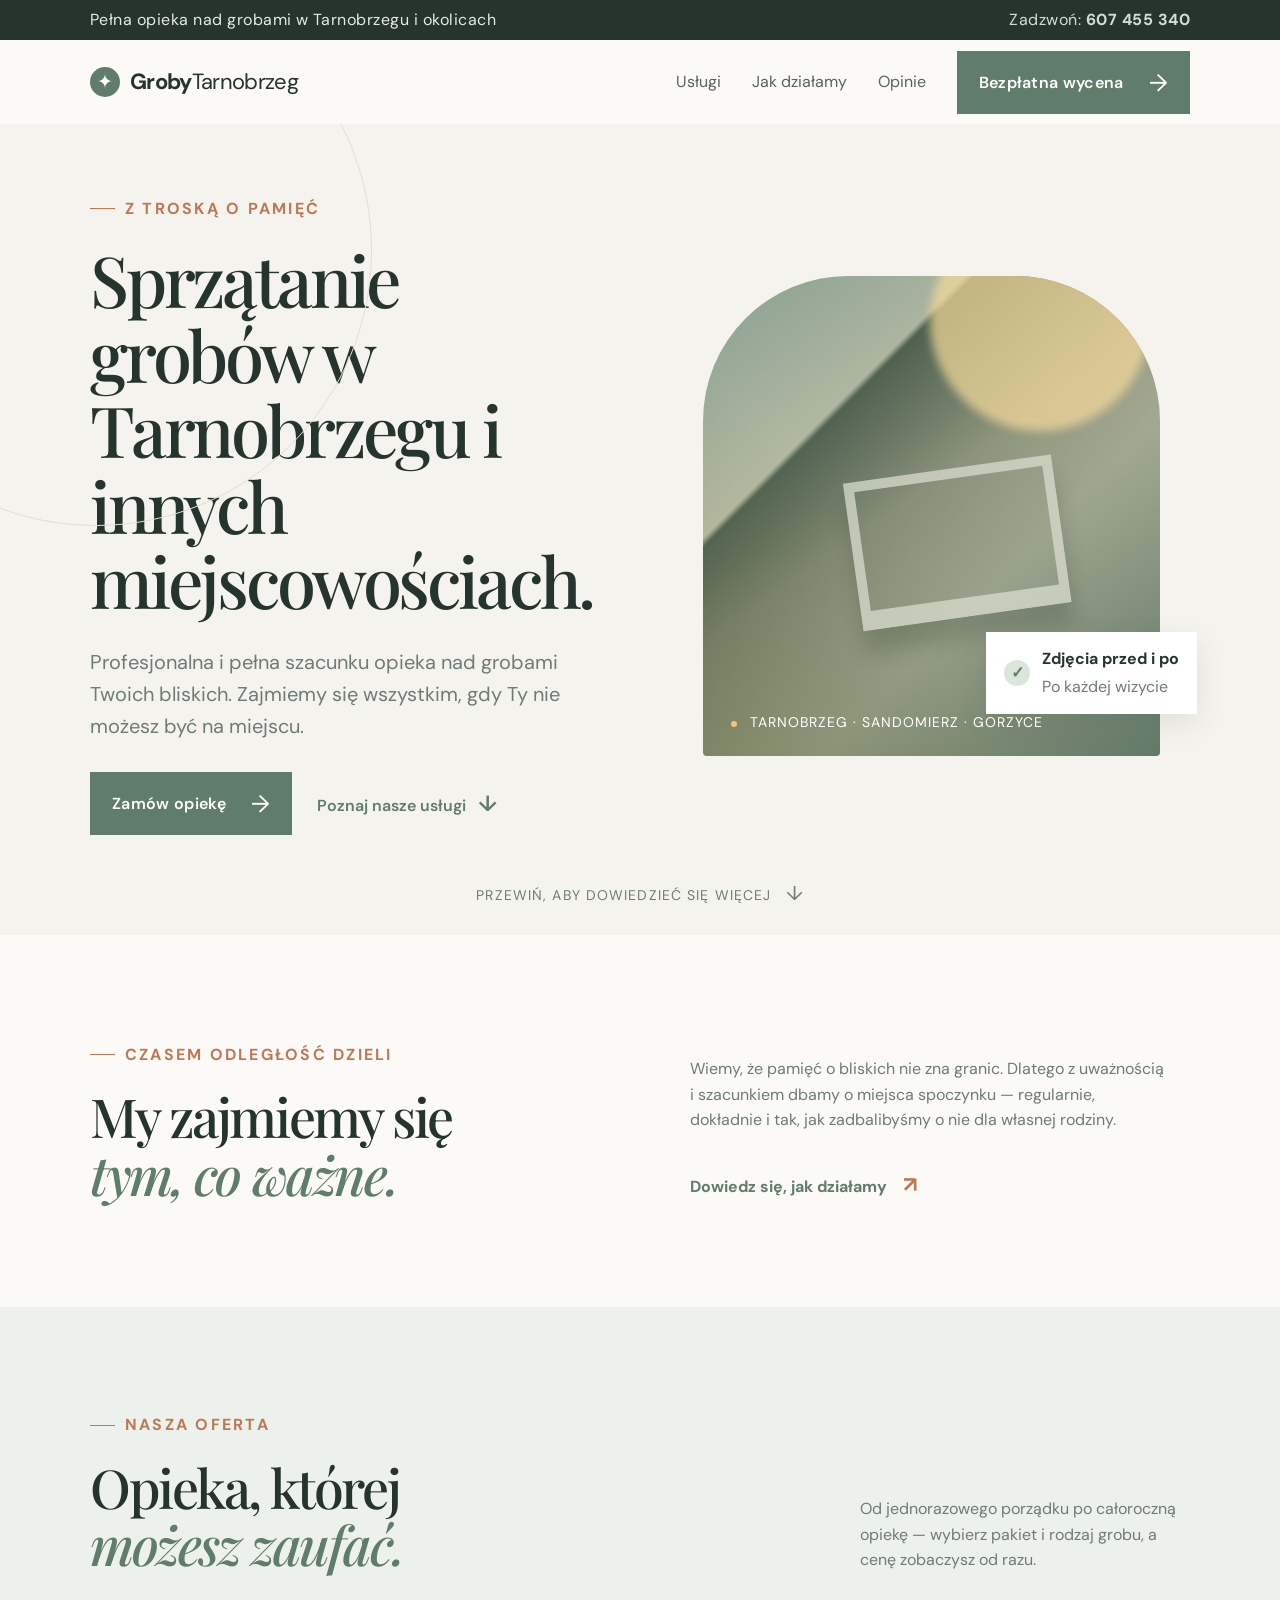
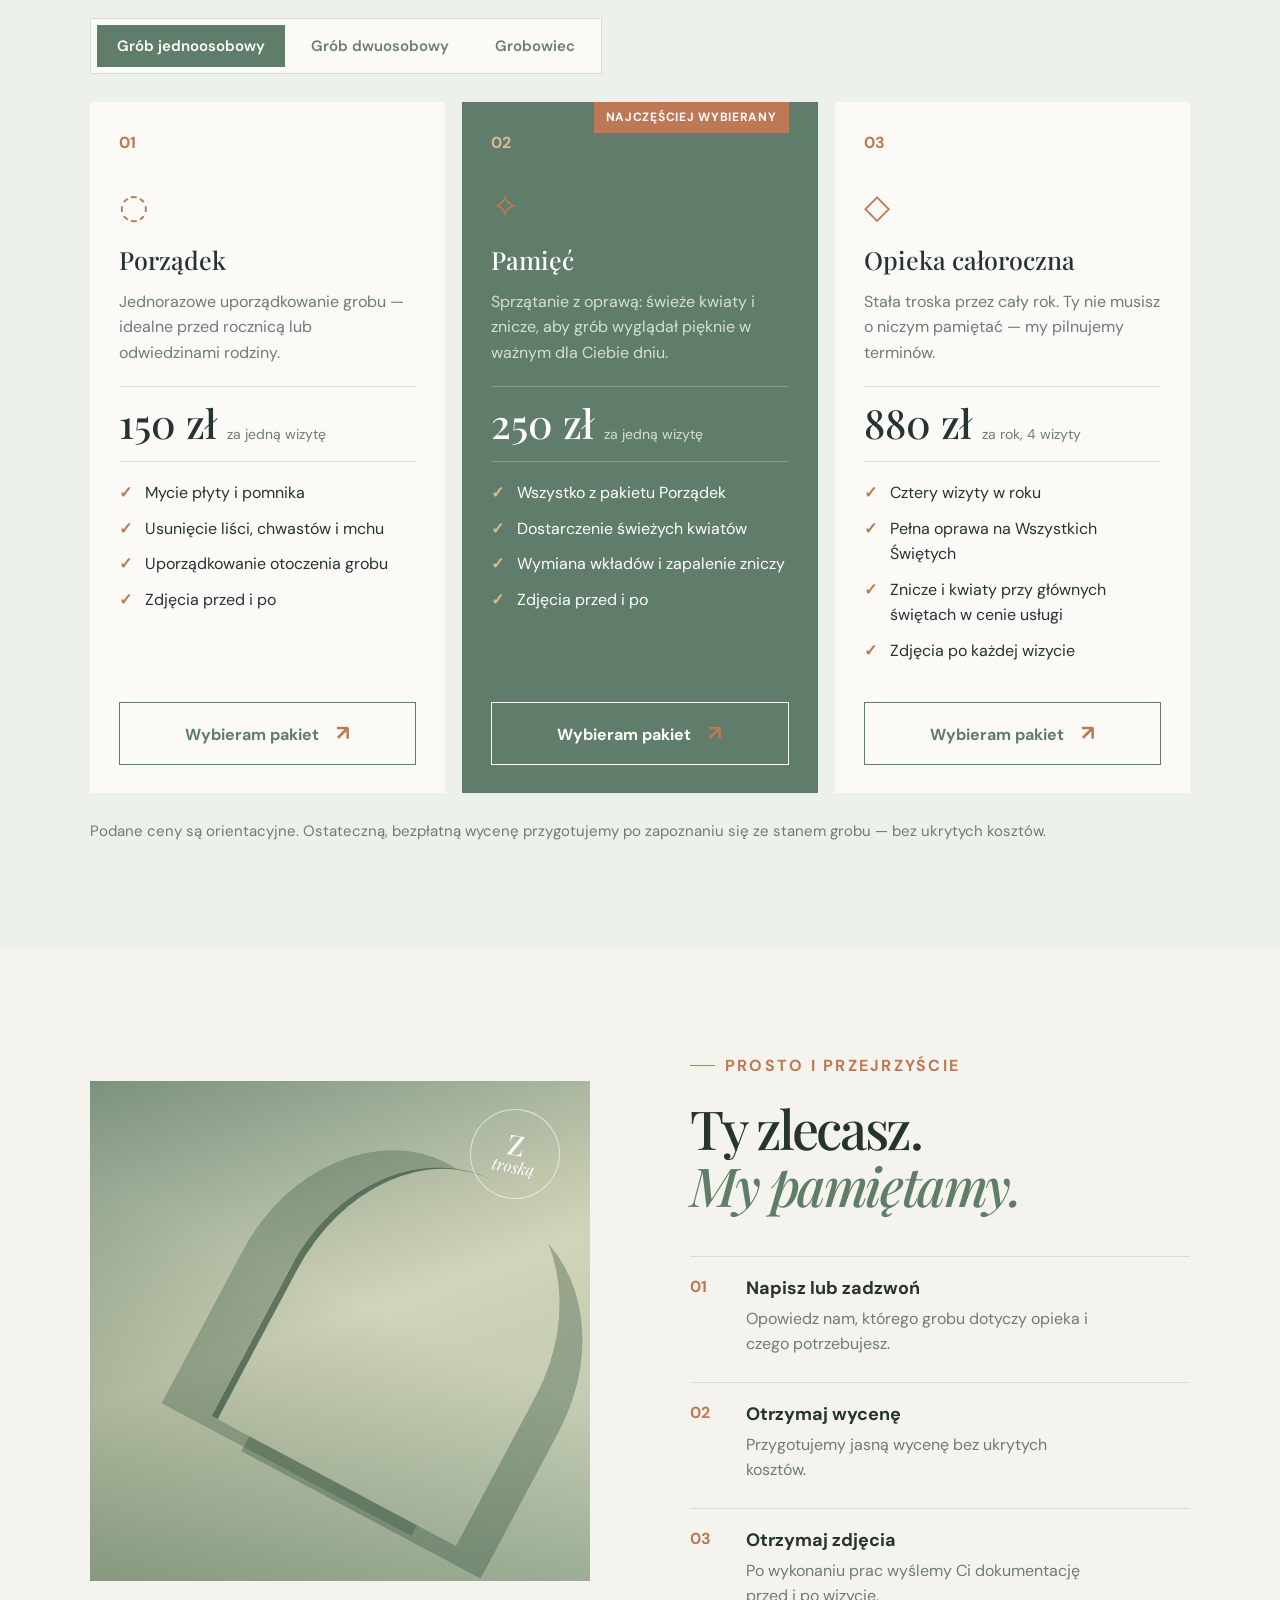
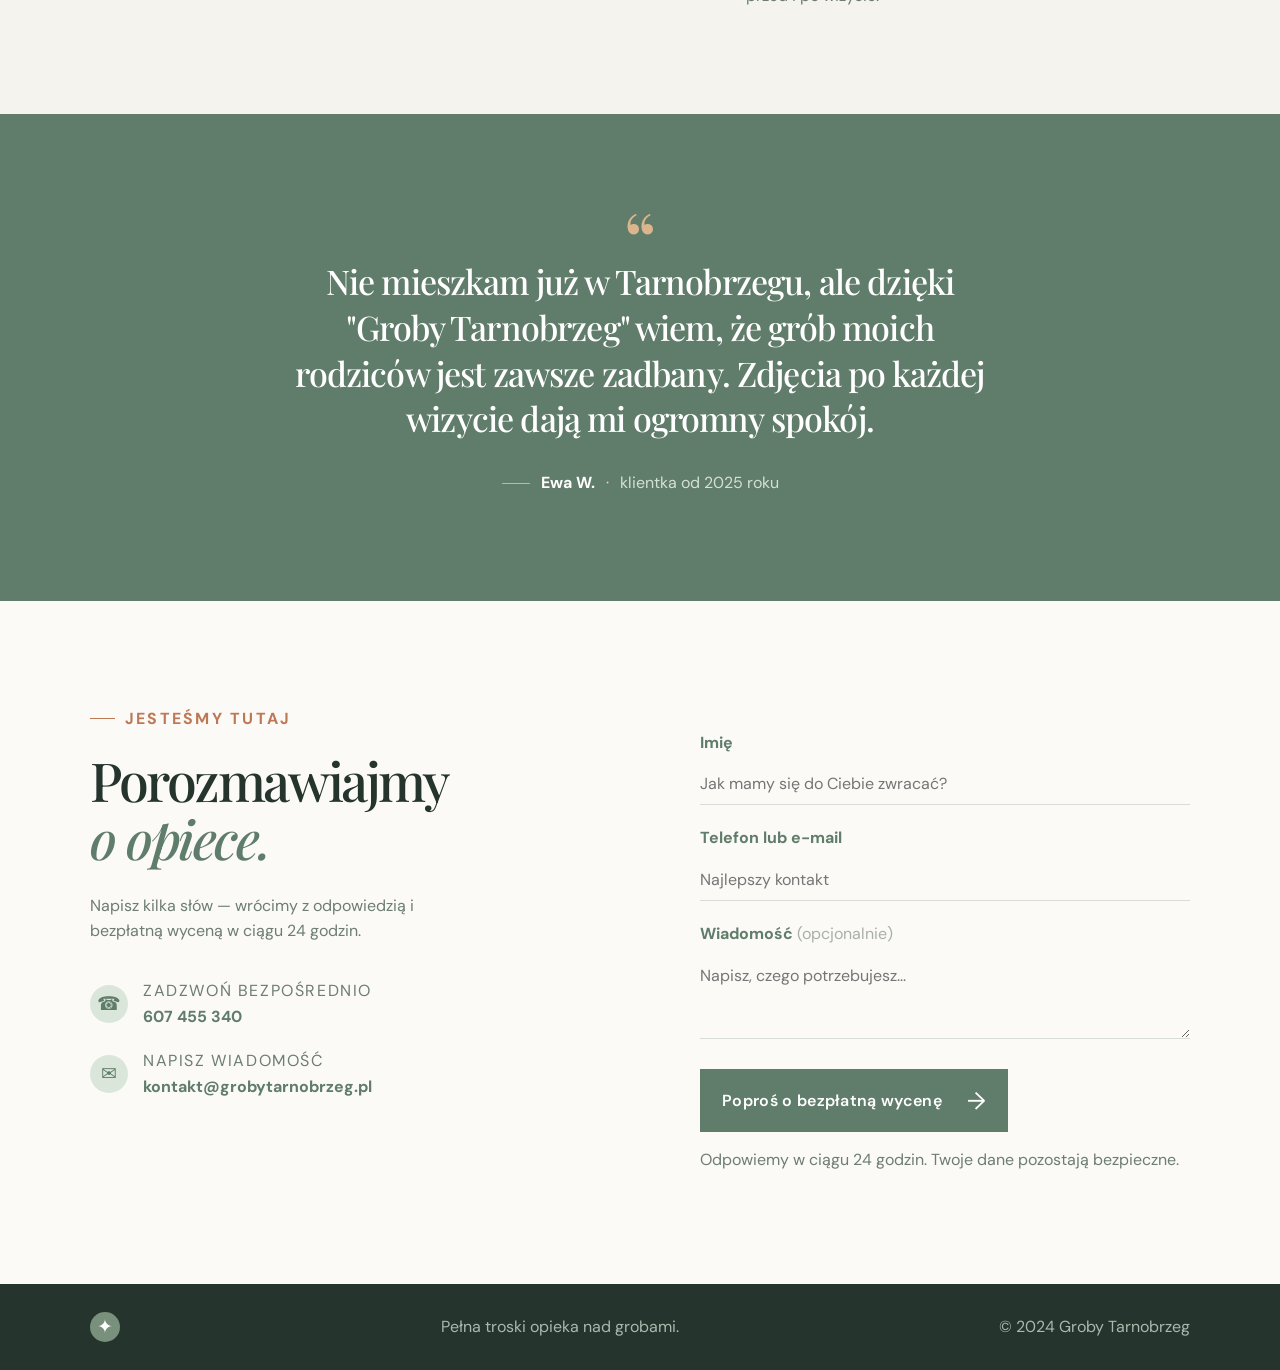
==== commit 3be1822f: "Aktualizacja adresu email w sekcji kontakt" ====
--- a/index.html
+++ b/index.html
@@ -166,7 +166,7 @@
           <h2>Porozmawiajmy<br><em>o opiece.</em></h2>
           <p>Napisz kilka słów — wrócimy z odpowiedzią i bezpłatną wyceną w ciągu 24 godzin.</p>
           <div class="contact-detail"><span>☎</span><div><small>Zadzwoń bezpośrednio</small><a href="tel:+48607455340">607 455 340</a></div></div>
-          <div class="contact-detail"><span>✉</span><div><small>Napisz wiadomość</small><a href="mailto:kontakt@czystypomnik.pl">kontakt@czystypomnik.pl</a></div></div>
+          <div class="contact-detail"><span>✉</span><div><small>Napisz wiadomość</small><a href="mailto:kontakt@grobytarnobrzeg.pl">kontakt@grobytarnobrzeg.pl</a></div></div>
         </div>
         <form class="contact-form" id="contact-form">
           <label for="name">Imię</label>
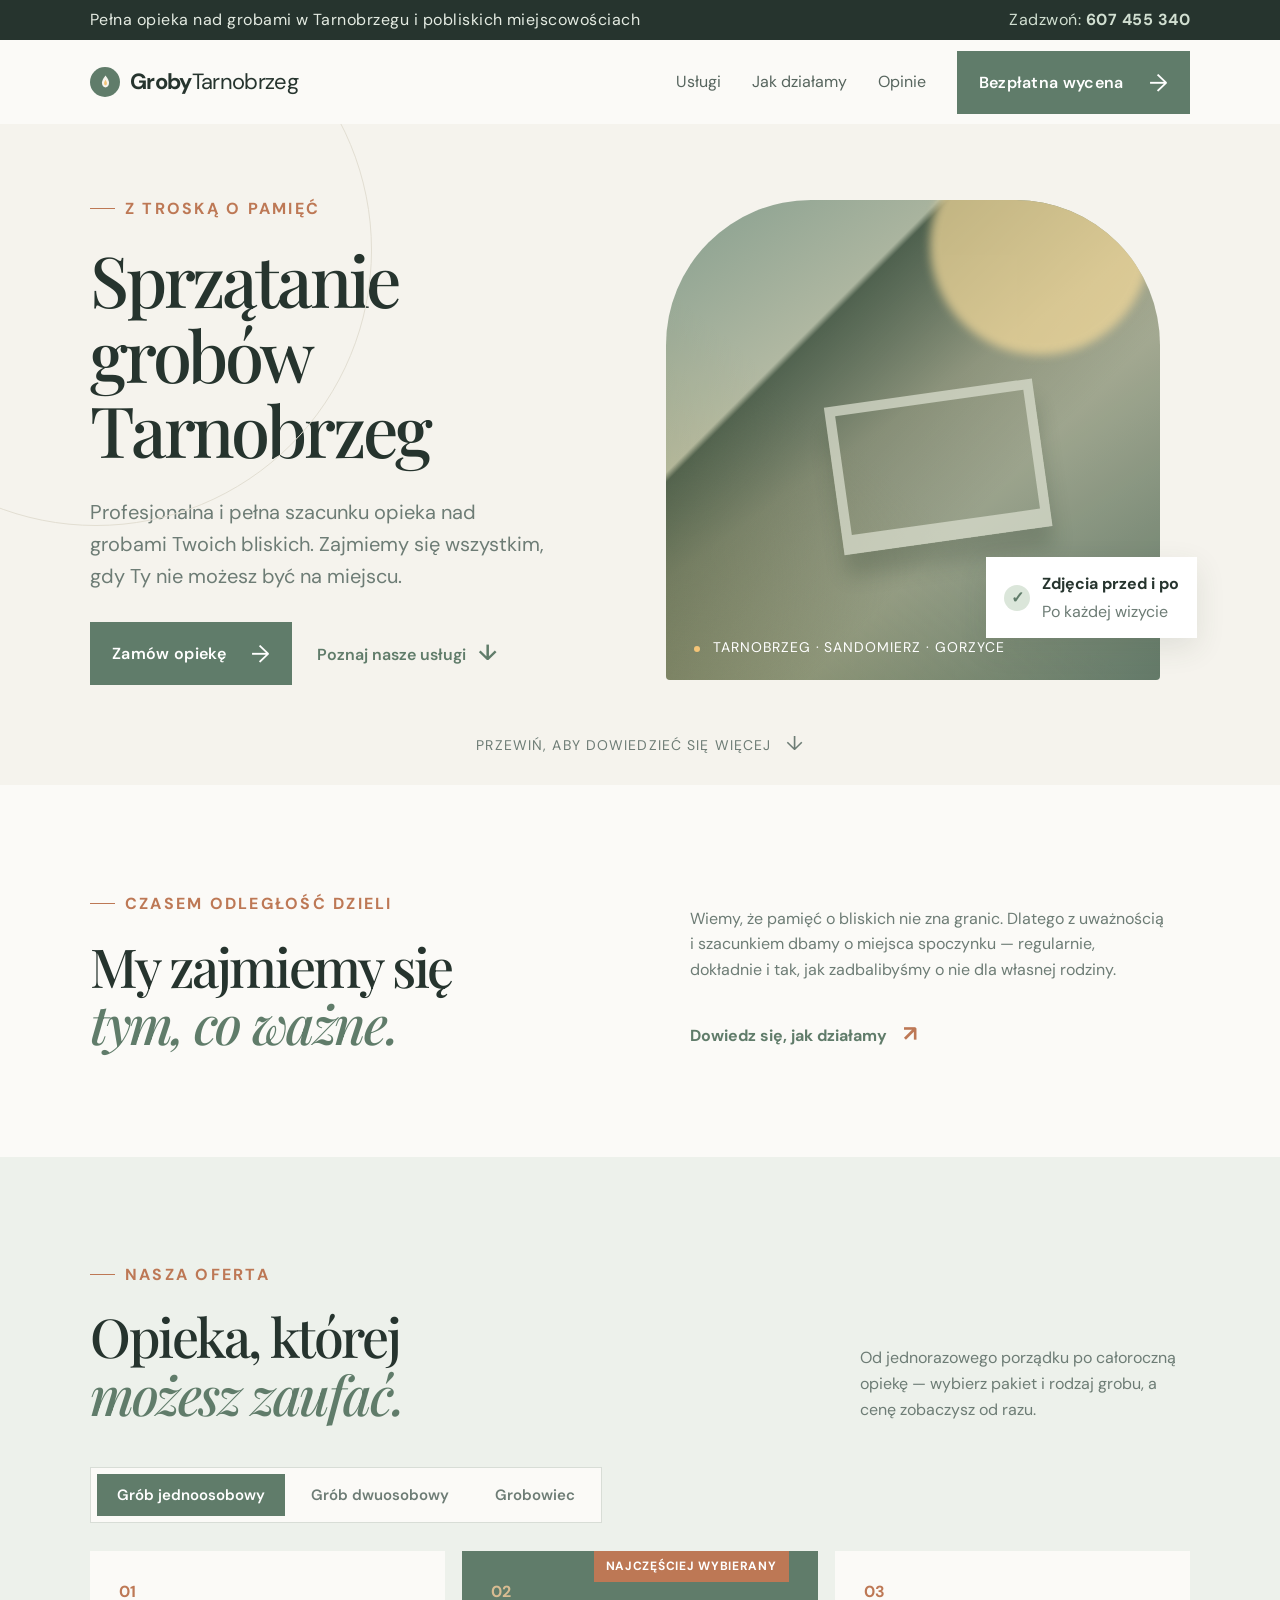
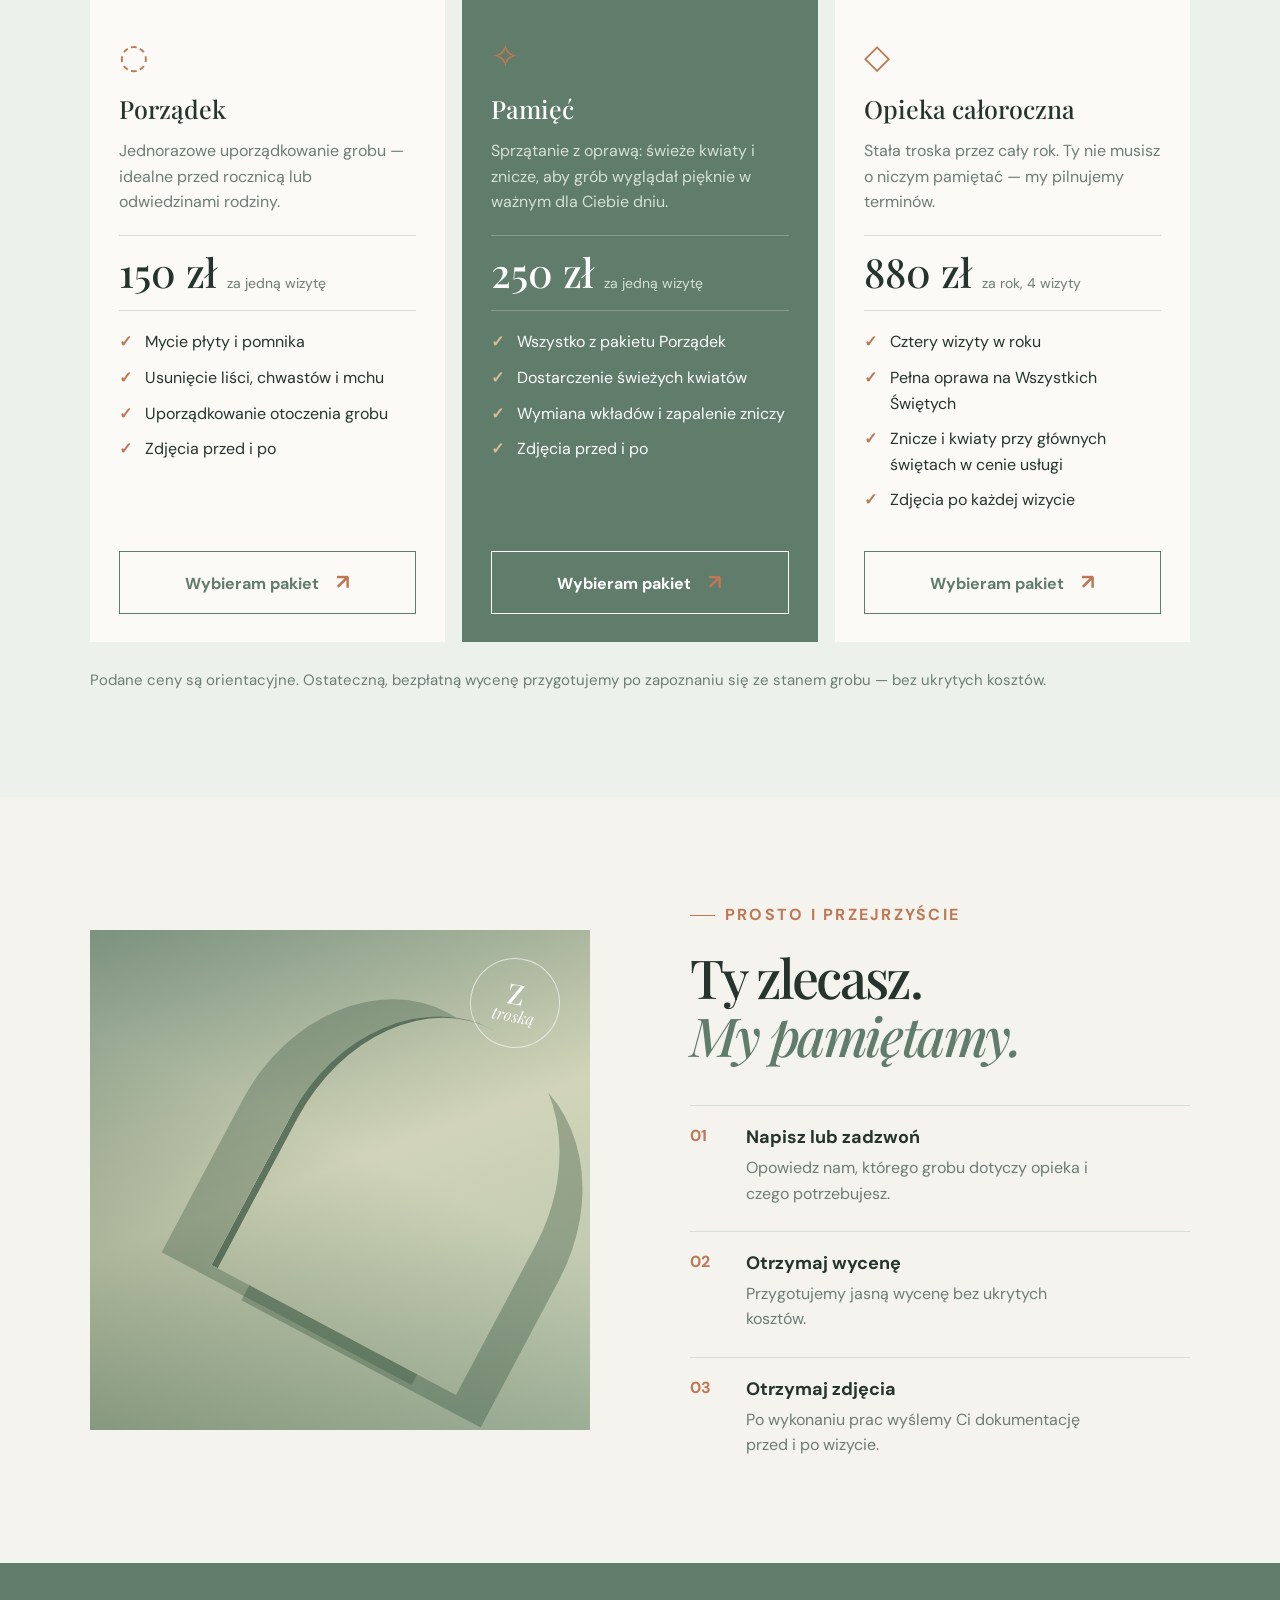
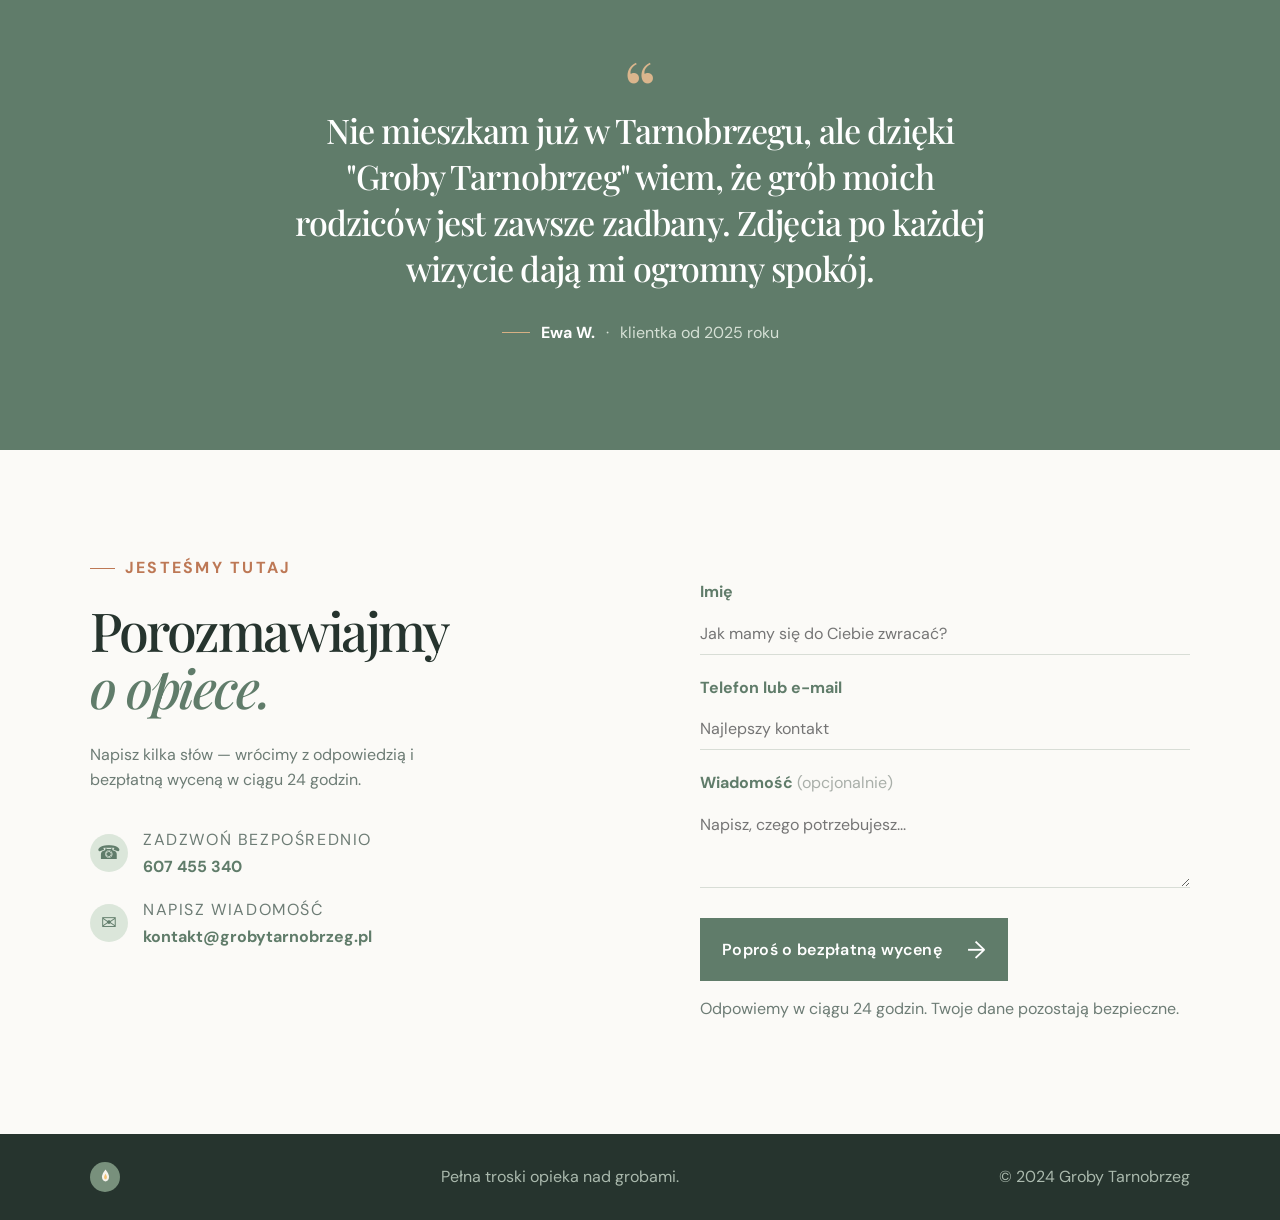
==== commit 1e8bd3f1: "Zmiana logo + favicon" ====
--- a/index.html
+++ b/index.html
@@ -5,6 +5,10 @@
   <meta name="viewport" content="width=device-width, initial-scale=1.0">
   <meta name="description" content="Groby Tarnobrzeg - pełna troski opieka nad grobami w Trójmieście. Sprzątanie, mycie nagrobków, kwiaty i znicze.">
   <title>Groby Tarnobrzeg | Opieka nad grobami z troską</title>
+  <meta name="theme-color" content="#26342e">
+  <link rel="icon" href="favicon.svg" type="image/svg+xml">
+  <link rel="icon" href="favicon.ico" sizes="any">
+  <link rel="apple-touch-icon" href="apple-touch-icon.png">
   <link rel="preconnect" href="https://fonts.googleapis.com">
   <link rel="preconnect" href="https://fonts.gstatic.com" crossorigin>
   <link href="https://fonts.googleapis.com/css2?family=DM+Sans:wght@400;500;600;700&family=Playfair+Display:wght@500;600;700&display=swap" rel="stylesheet">
@@ -13,7 +17,7 @@
 <body>
   <div class="topbar">
     <div class="container topbar-inner">
-      <span>Pełna opieka nad grobami w Tarnobrzegu i okolicach</span>
+      <span>Pełna opieka nad grobami w Tarnobrzegu i pobliskich miejscowościach</span>
       <a href="tel:+48607455340">Zadzwoń: <strong>607 455 340</strong></a>
     </div>
   </div>
@@ -21,7 +25,12 @@
   <header class="site-header">
     <div class="container nav-wrap">
       <a class="brand" href="#start" aria-label="Groby Tarnobrzeg - strona główna">
-        <span class="brand-mark" aria-hidden="true">✦</span>
+        <span class="brand-mark" aria-hidden="true">
+          <svg viewBox="0 0 24 24" xmlns="http://www.w3.org/2000/svg">
+            <path class="brand-mark-flame" d="M12 2C9 6 7 9 7 12.5C7 16.6 9.5 19 12 19C14.5 19 17 16.6 17 12.5C17 9 15 6 12 2Z"/>
+            <path class="brand-mark-flame-inner" d="M12 8C10.8 10 10 11.5 10 13C10 14.7 10.9 16 12 16C13.1 16 14 14.7 14 13C14 11.5 13.2 10 12 8Z"/>
+          </svg>
+        </span>
         <span><strong>Groby</strong>Tarnobrzeg</span>
       </a>
       <button class="menu-toggle" aria-label="Otwórz menu" aria-expanded="false">
@@ -41,7 +50,7 @@
       <div class="container hero-grid">
         <div class="hero-copy">
           <p class="eyebrow"><span></span> Z troską o pamięć</p>
-          <h1>Sprzątanie grobów w Tarnobrzegu i innych miejscowościach.</h1>
+          <h1>Sprzątanie grobów Tarnobrzeg</h1>
           <p class="hero-lead">Profesjonalna i pełna szacunku opieka nad grobami Twoich bliskich. Zajmiemy się wszystkim, gdy Ty nie możesz być na miejscu.</p>
           <div class="hero-actions">
             <a href="#kontakt" class="button button-primary">Zamów opiekę <span>→</span></a>
@@ -185,7 +194,12 @@
 
   <footer class="site-footer">
     <div class="container footer-inner">
-      <a class="brand" href="#start"><span class="brand-mark">✦</span></a>
+      <a class="brand" href="#start"><span class="brand-mark" aria-hidden="true">
+        <svg viewBox="0 0 24 24" xmlns="http://www.w3.org/2000/svg">
+          <path class="brand-mark-flame" d="M12 2C9 6 7 9 7 12.5C7 16.6 9.5 19 12 19C14.5 19 17 16.6 17 12.5C17 9 15 6 12 2Z"/>
+          <path class="brand-mark-flame-inner" d="M12 8C10.8 10 10 11.5 10 13C10 14.7 10.9 16 12 16C13.1 16 14 14.7 14 13C14 11.5 13.2 10 12 8Z"/>
+        </svg>
+      </span></a>
       <p>Pełna troski opieka nad grobami.</p>
       <p>© 2024 Groby Tarnobrzeg</p>
     </div>
--- a/styles.css
+++ b/styles.css
@@ -215,6 +215,22 @@
   background: var(--green);
   font-size: 19px;
 }/* =========================================================
+
+/* Grafika logo (płomień znicza) wypełniająca okrągłą plakietkę */
+.brand-mark svg {
+  width: 17px;
+  height: 17px;
+}
+
+/* Zewnętrzny kontur płomienia - w kolorze kremowym */
+.brand-mark-flame {
+  fill: #f5f3ed;
+}
+
+/* Wewnętrzny płomień - akcent w kolorze złotym */
+.brand-mark-flame-inner {
+  fill: #f4c477;
+}/* =========================================================
    4. SEKCJA: PASEK GÓRNY
    Cienki pasek z hasłem i numerem telefonu nad nagłówkiem.
    ========================================================= */
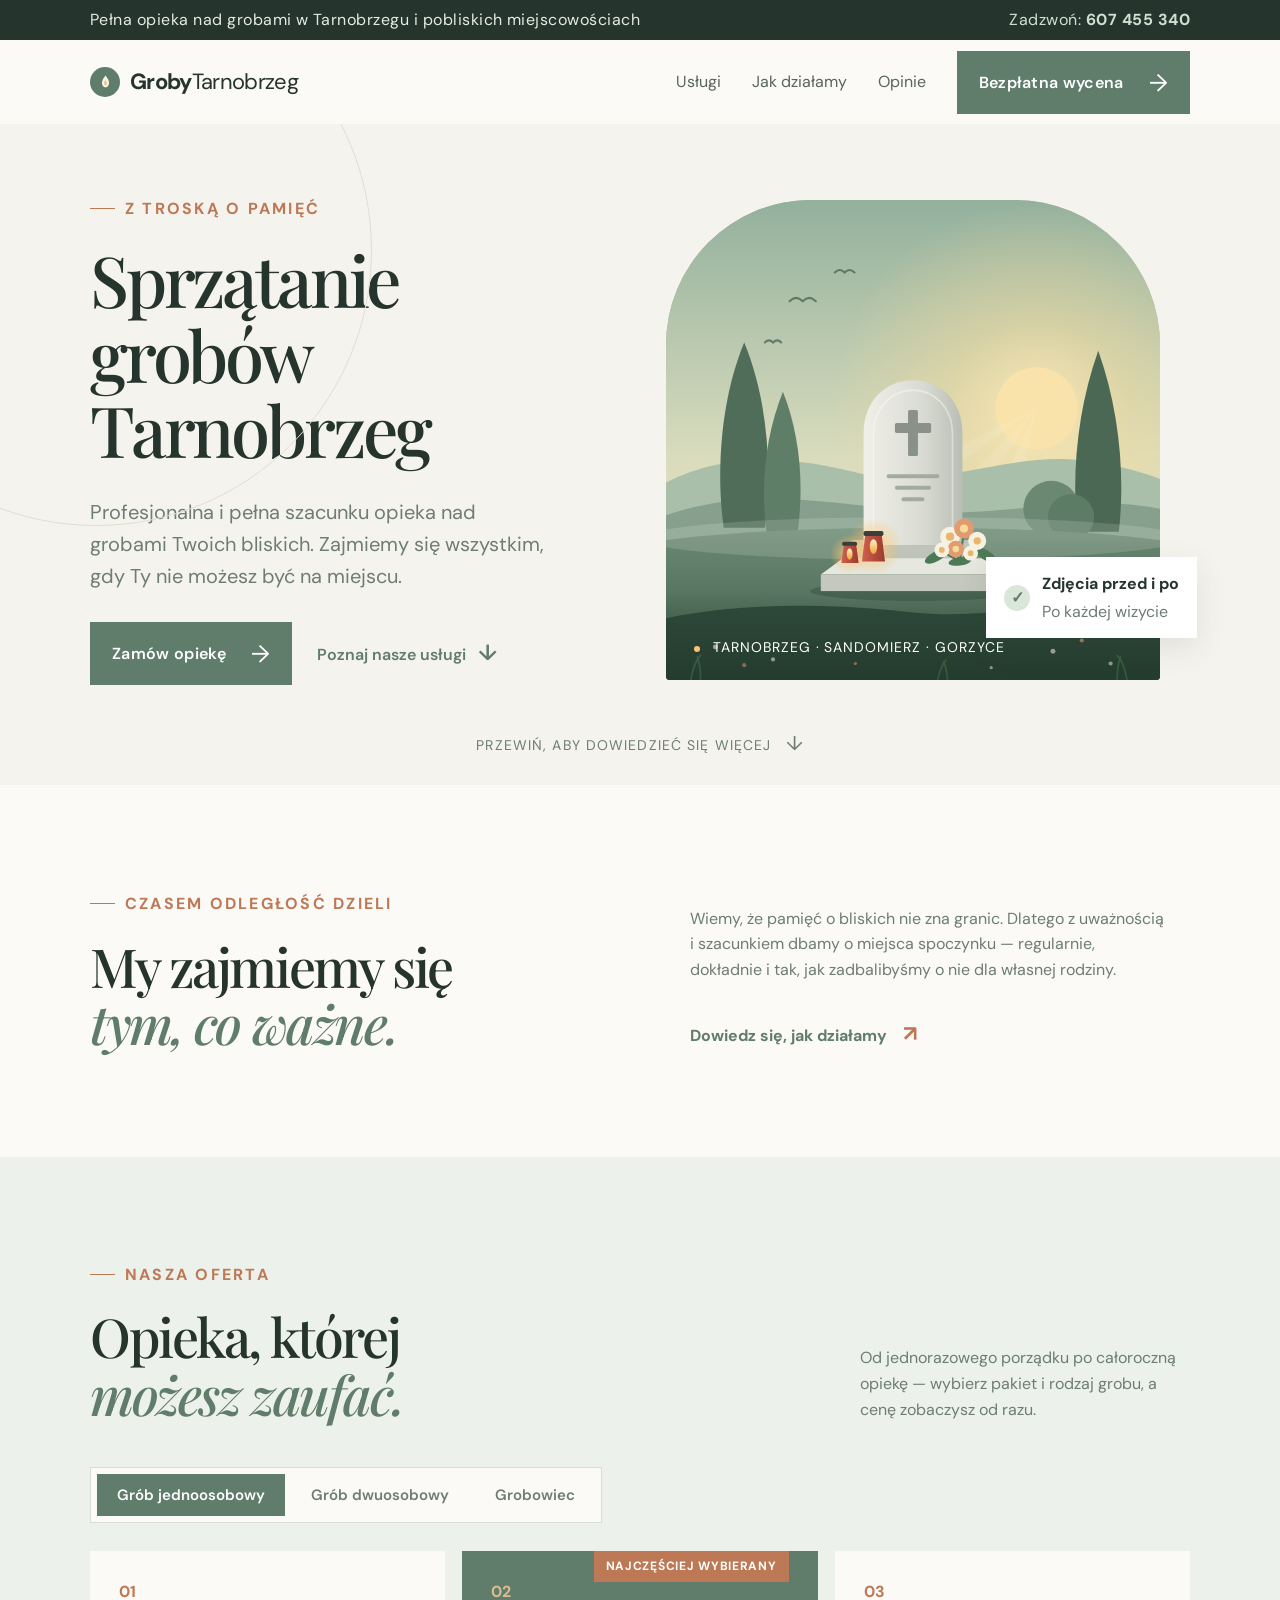
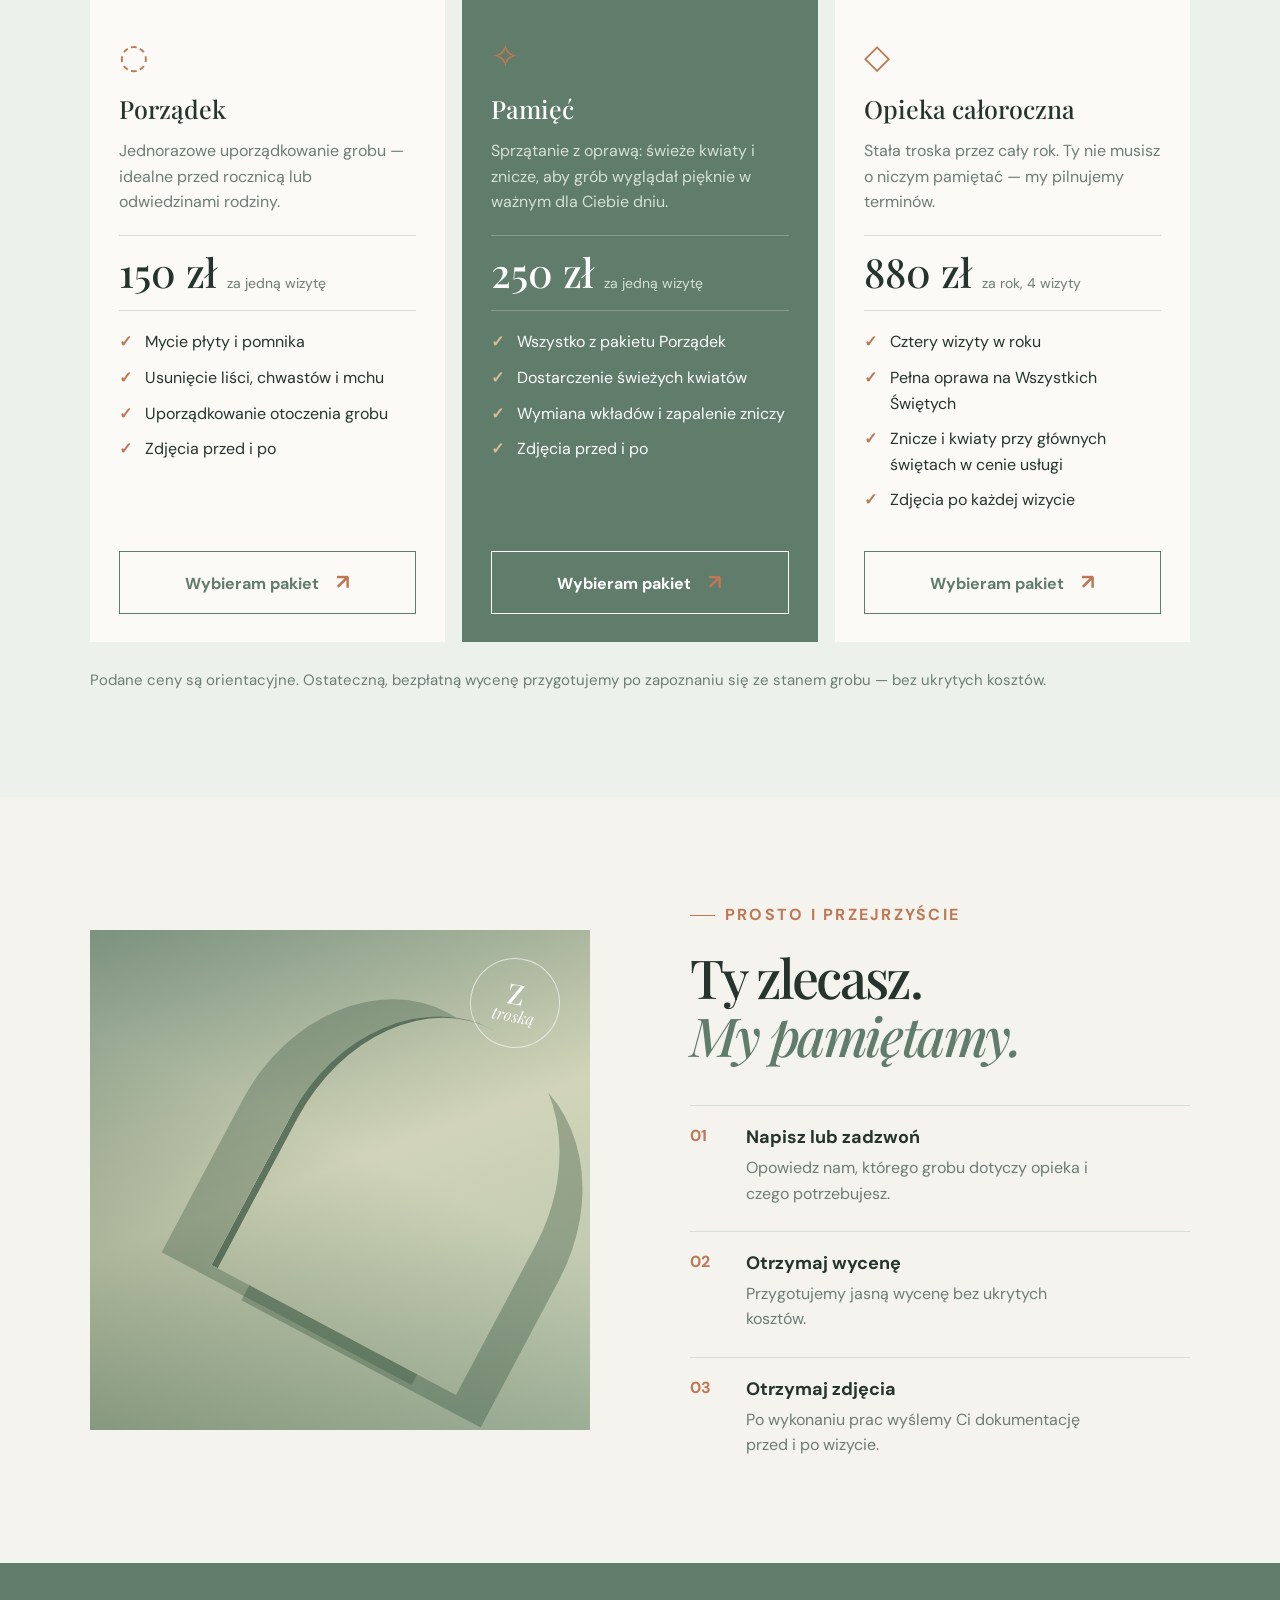
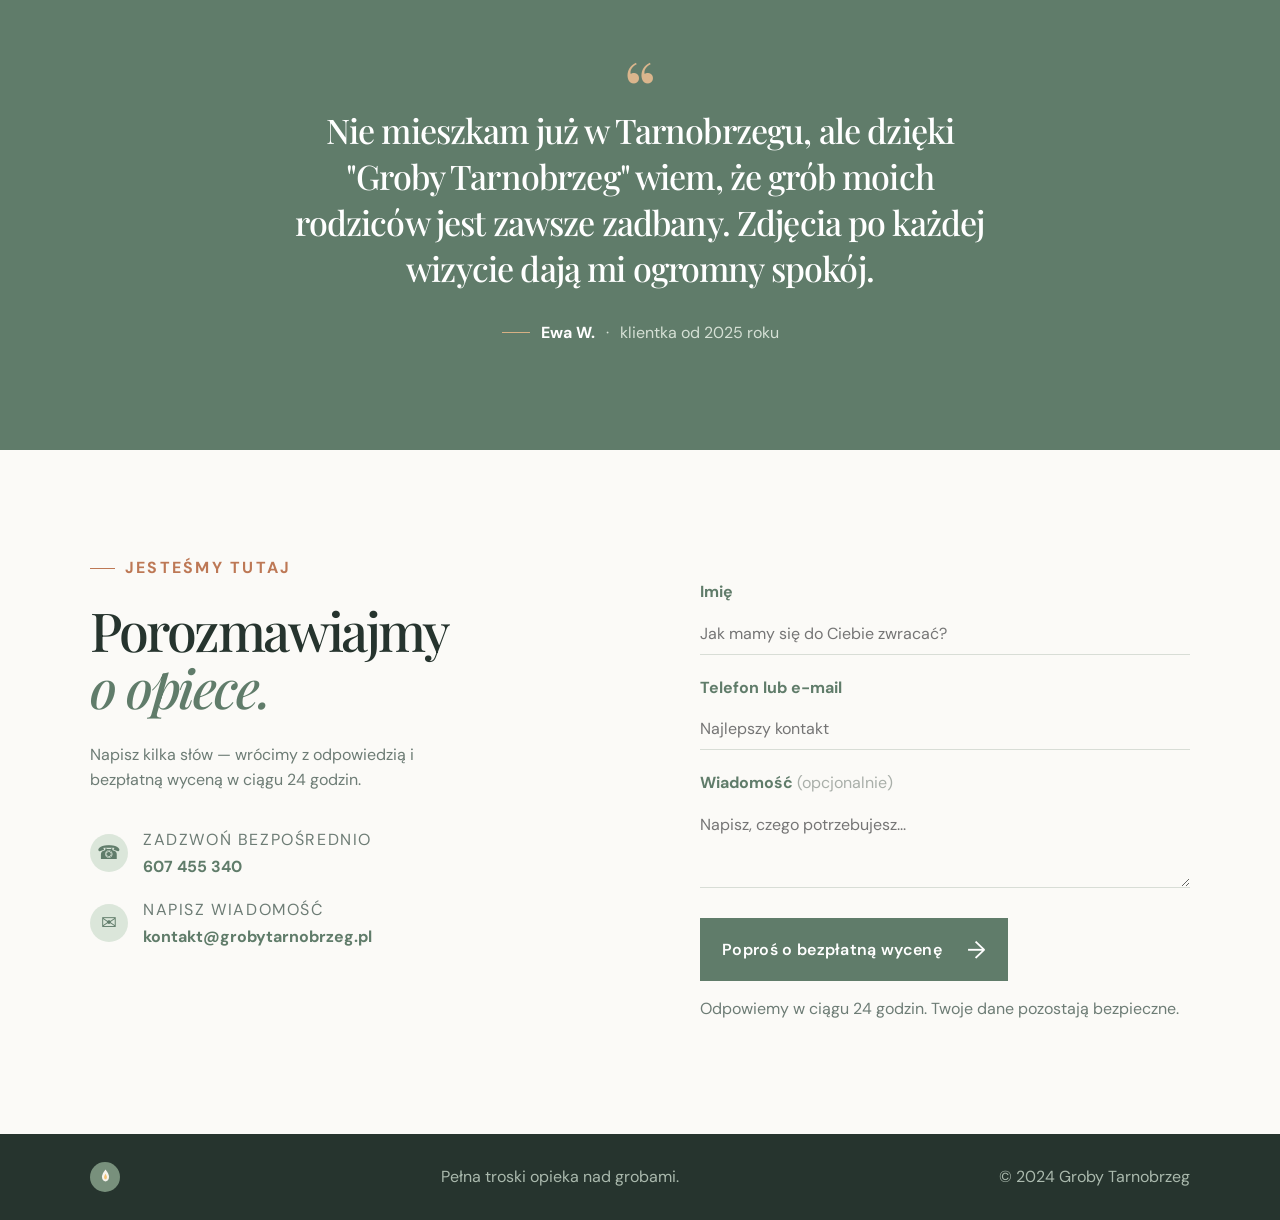
==== commit d9df06b2: "Obraz hero" ====
--- a/index.html
+++ b/index.html
@@ -4,6 +4,8 @@
   <meta charset="UTF-8">
   <meta name="viewport" content="width=device-width, initial-scale=1.0">
   <meta name="description" content="Groby Tarnobrzeg - pełna troski opieka nad grobami w Trójmieście. Sprzątanie, mycie nagrobków, kwiaty i znicze.">
+  <!-- TODO: strona w budowie - usuń poniższy wpis przed publikacją, aby umożliwić indeksowanie -->
+  <meta name="robots" content="noindex, nofollow, noarchive, nosnippet, noimageindex">
   <title>Groby Tarnobrzeg | Opieka nad grobami z troską</title>
   <meta name="theme-color" content="#26342e">
   <link rel="icon" href="favicon.svg" type="image/svg+xml">
@@ -63,7 +65,7 @@
         </div>
         <div class="hero-visual">
           <div class="hero-image">
-            <div class="sun-glow"></div>
+            <img src="hero-image.svg" alt="Zadbany grób z kwiatami i zniczami w porannym świetle" width="600" height="600" fetchpriority="high">
             <div class="image-caption"><span class="caption-dot"></span> Tarnobrzeg · Sandomierz · Gorzyce</div>
           </div>
           <div class="floating-note">
--- a/styles.css
+++ b/styles.css
@@ -416,40 +416,22 @@
   border-radius: 145px 145px 4px 4px;
 }
 
-/* Warstwa z ukośnymi cieniami na grafice */
+/* Ilustracja wypełnia panel, zakotwiczona przy dolnej krawędzi */
+.hero-image img {
+  display: block;
+  width: 100%;
+  height: 100%;
+  object-fit: cover;
+  object-position: center bottom;
+}
+
+/* Ciemniejszy dół panelu dla czytelności podpisu */
 .hero-image:before {
   content: "";
   position: absolute;
-  inset: 0;
-  background: linear-gradient(135deg,transparent 28%,rgba(44,74,57,.65) 29%,rgba(44,74,57,.12) 64%),linear-gradient(40deg,rgba(242,235,204,.8),transparent 44%);
-  mix-blend-mode: multiply;
-}
-
-/* Rysunkowa ramka (łuk) na środku grafiki */
-.hero-image:after {
-  content: "";
-  position: absolute;
-  width: 190px;
-  height: 120px;
-  left: 50%;
-  top: 50%;
-  transform: translate(-38%,-32%) rotate(-8deg);
-  border: 10px solid rgba(216,221,205,.75);
-  border-bottom-width: 19px;
-  box-shadow: 0 22px 20px rgba(23,43,31,.2);
-}
-
-/* Rozmyta plama słońca w prawym górnym rogu grafiki */
-.sun-glow {
-  position: absolute;
-  width: 220px;
-  height: 220px;
-  background: #f6db9b;
-  opacity: .7;
-  border-radius: 50%;
-  top: -65px;
-  right: 10px;
-  filter: blur(5px);
+  inset: auto 0 0 0;
+  height: 90px;
+  background: linear-gradient(to top,rgba(23,43,31,.45),transparent);
 }
 
 /* Podpis miast na grafice */
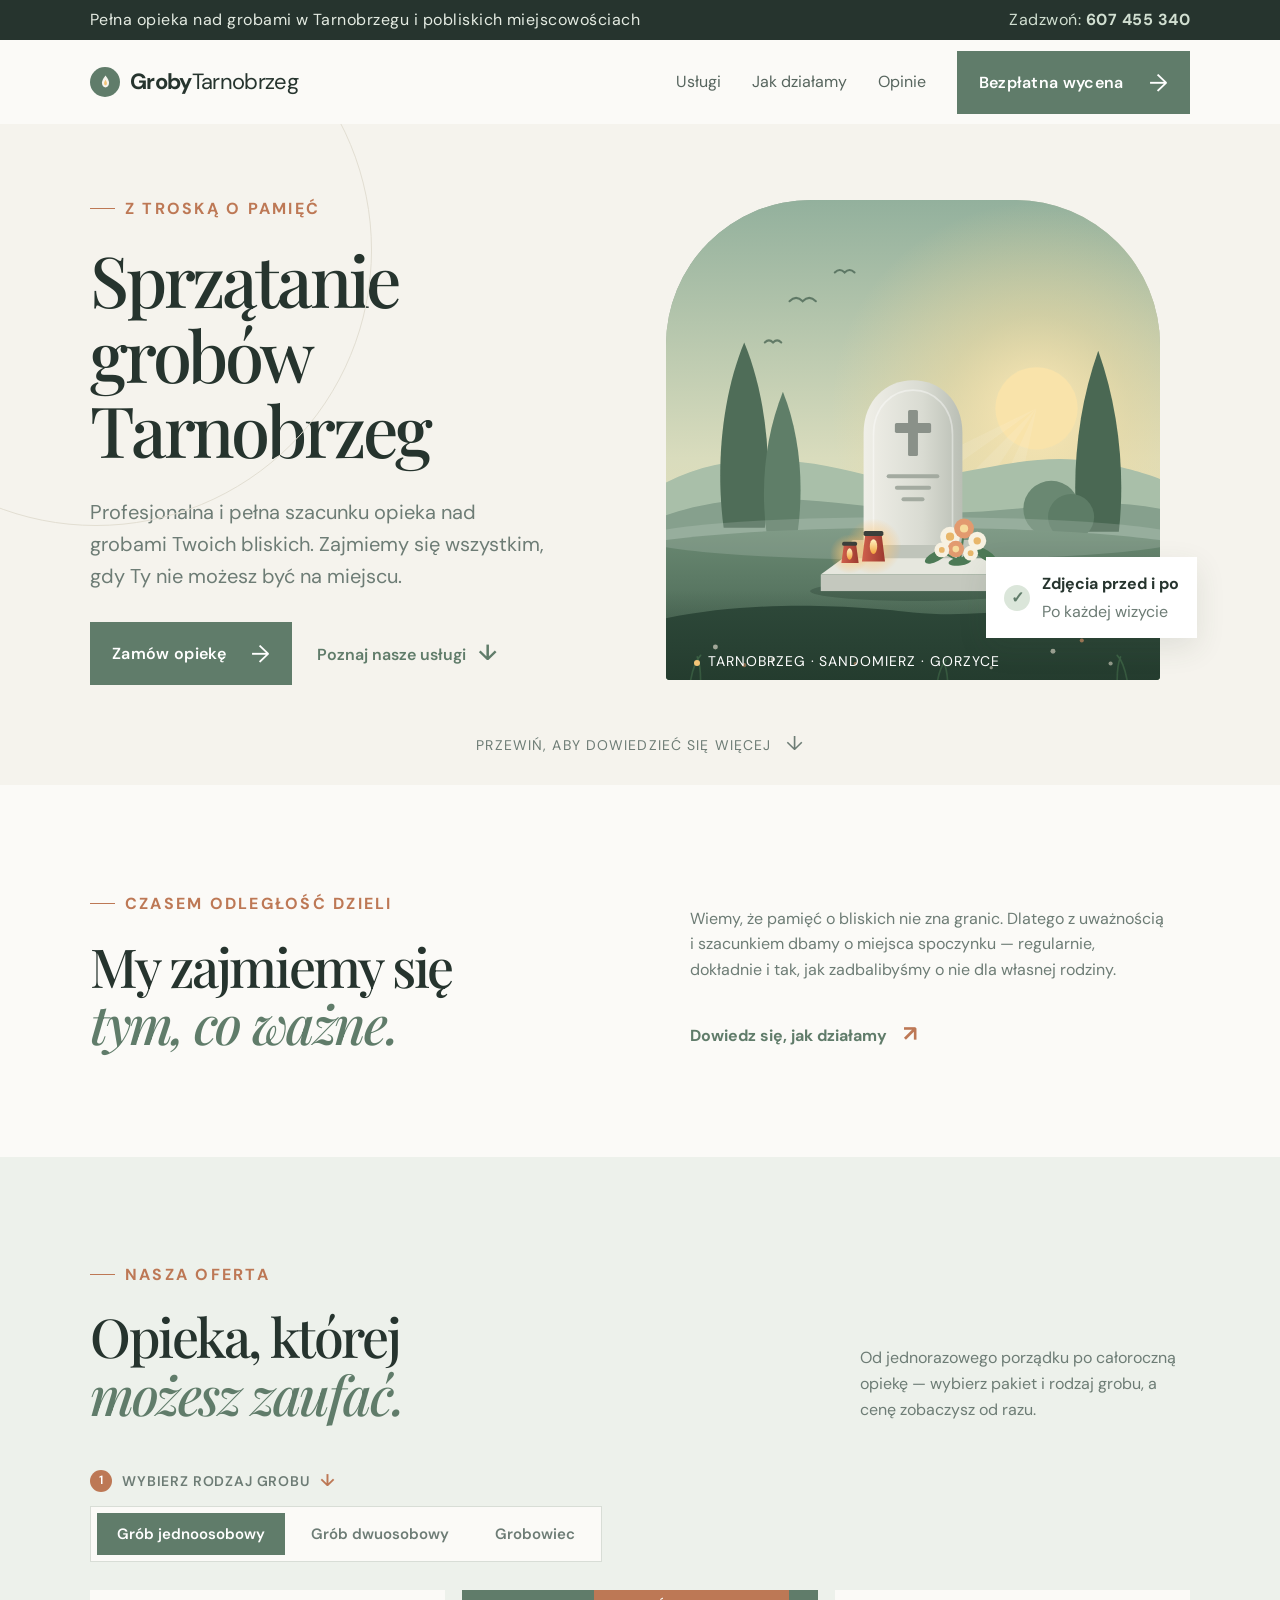
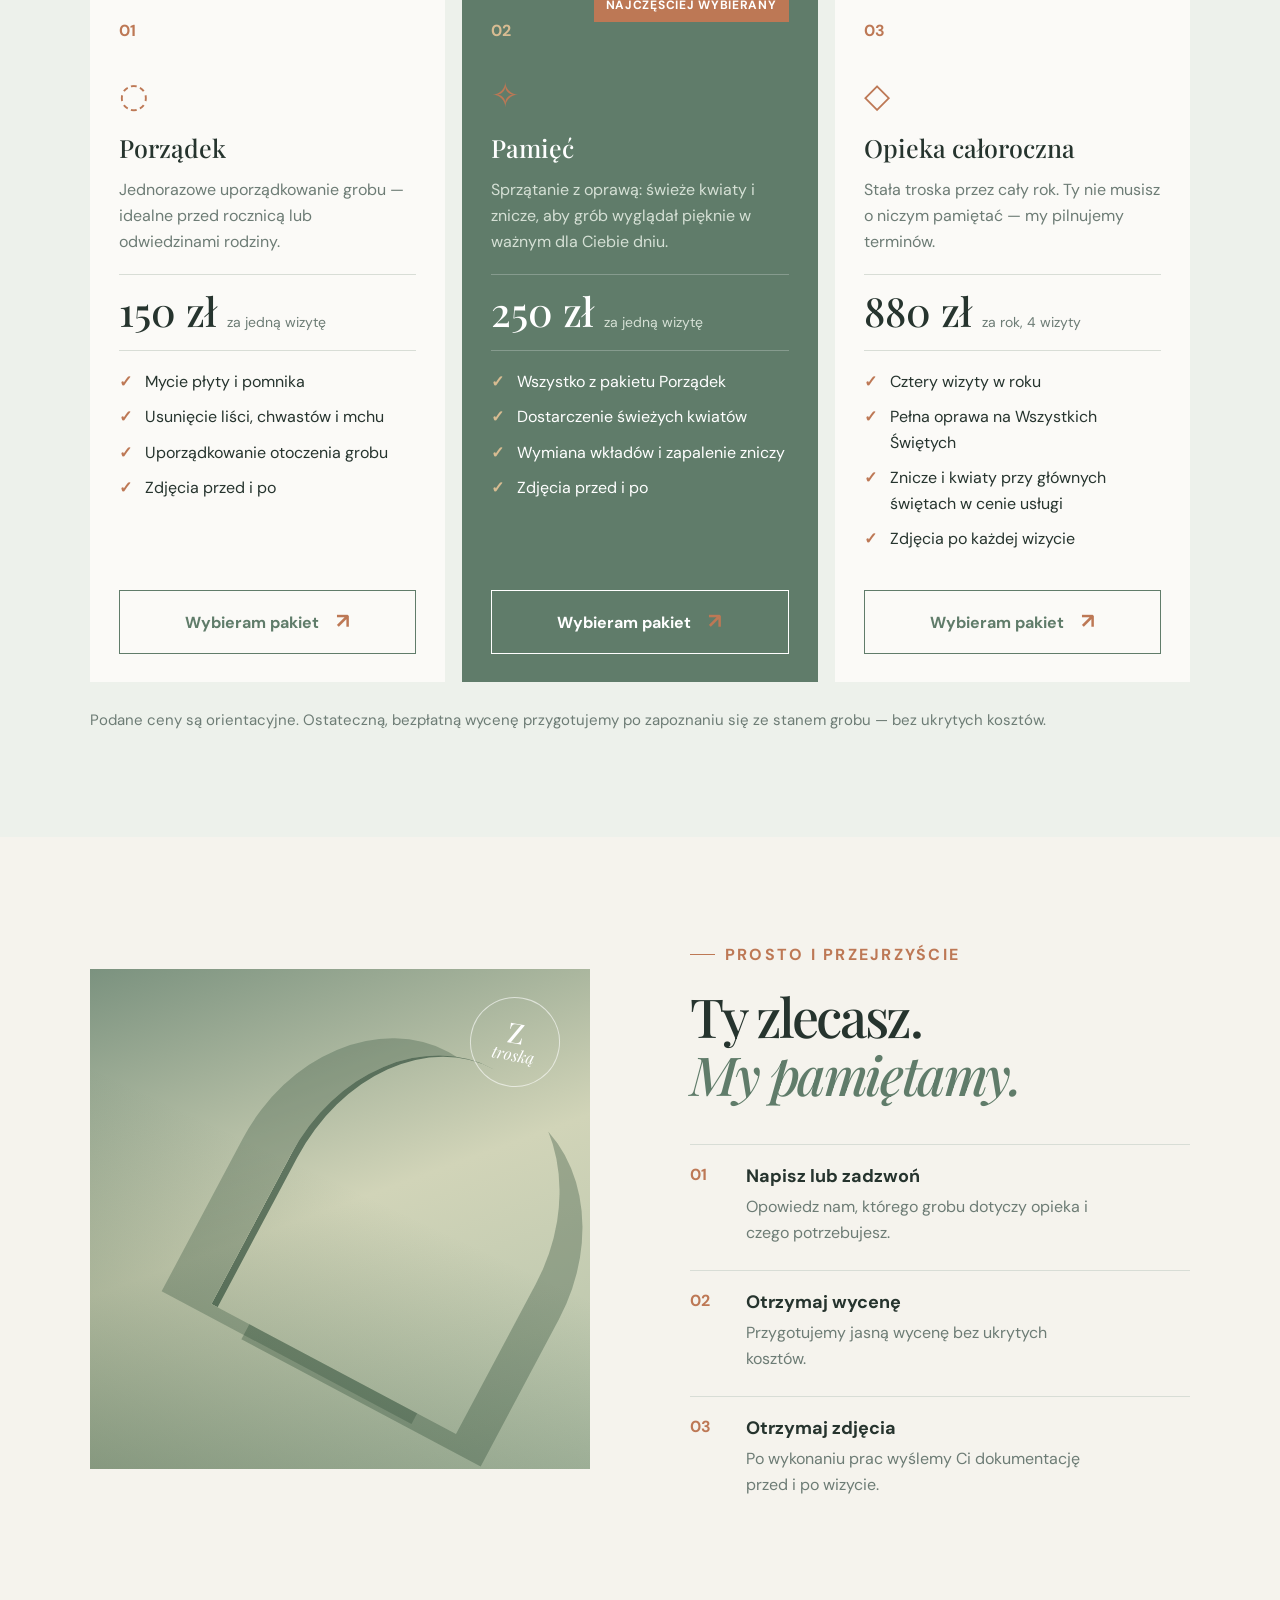
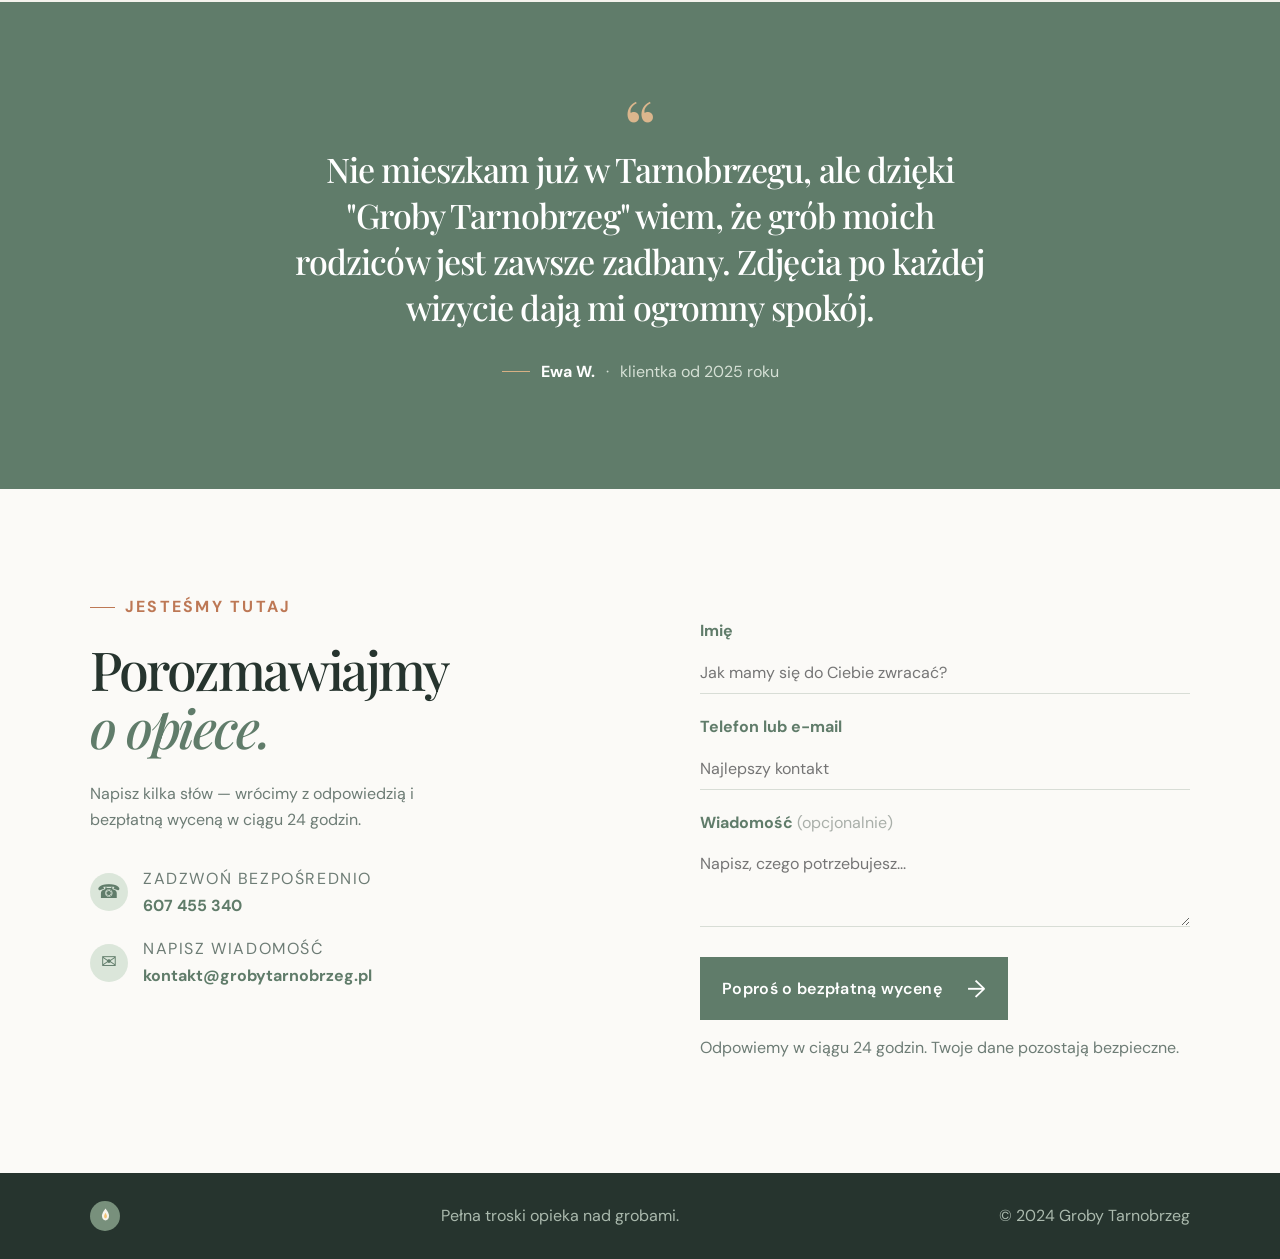
==== commit c5ebfa59: "Zmiany w services - wybierz rodzaj grobu" ====
--- a/index.html
+++ b/index.html
@@ -66,7 +66,7 @@
         <div class="hero-visual">
           <div class="hero-image">
             <img src="hero-image.svg" alt="Zadbany grób z kwiatami i zniczami w porannym świetle" width="600" height="600" fetchpriority="high">
-            <div class="image-caption"><span class="caption-dot"></span> Tarnobrzeg · Sandomierz · Gorzyce</div>
+            <div class="image-caption"><span class="caption-dot"></span>Tarnobrzeg · Sandomierz · Gorzyce</div>
           </div>
           <div class="floating-note">
             <span class="note-icon">✓</span>
@@ -96,7 +96,8 @@
           <div><p class="eyebrow"><span></span> Nasza oferta</p><h2>Opieka, której<br><em>możesz zaufać.</em></h2></div>
           <p>Od jednorazowego porządku po całoroczną opiekę — wybierz pakiet i rodzaj grobu, a cenę zobaczysz od razu.</p>
         </div>
-        <div class="variant-switch" role="group" aria-label="Rodzaj grobu">
+        <p class="variant-label" id="variant-label"><span aria-hidden="true">1</span> Wybierz rodzaj grobu <em aria-hidden="true">↓</em></p>
+        <div class="variant-switch" role="group" aria-labelledby="variant-label">
           <button type="button" class="variant-btn active" data-variant="single" data-label="grób jednoosobowy" aria-pressed="true">Grób jednoosobowy</button>
           <button type="button" class="variant-btn" data-variant="double" data-label="grób dwuosobowy" aria-pressed="false">Grób dwuosobowy</button>
           <button type="button" class="variant-btn" data-variant="tomb" data-label="grobowiec" aria-pressed="false">Grobowiec</button>
--- a/styles.css
+++ b/styles.css
@@ -438,7 +438,7 @@
 .image-caption {
   position: absolute;
   z-index: 2;
-  bottom: 22px;
+  bottom: 8px;
   left: 28px;
   color: #fff;
   font-size: 14px;
@@ -663,6 +663,37 @@
   margin-left: 13px;
 }/* =========================================================
 
+/* Podpis kroku nad przełącznikiem rodzaju grobu */
+.variant-label {
+  display: flex;
+  align-items: center;
+  gap: 10px;
+  margin: 0 0 12px;
+  font-size: 14px;
+  font-weight: 600;
+  letter-spacing: .06em;
+  text-transform: uppercase;
+  color: var(--muted);
+}
+
+.variant-label span {
+  display: grid;
+  place-items: center;
+  width: 22px;
+  height: 22px;
+  border-radius: 50%;
+  background: var(--orange);
+  color: #fff;
+  font-size: 12px;
+  letter-spacing: 0;
+}
+
+.variant-label em {
+  font-style: normal;
+  font-size: 17px;
+  color: var(--orange);
+}
+
 /* Przełącznik rodzaju grobu nad pakietami */
 .variant-switch {
   display: inline-flex;
@@ -672,6 +703,32 @@
   margin-bottom: 28px;
   background: var(--paper);
   border: 1px solid var(--line);
+}
+
+/* Delikatne zwrócenie uwagi: kilka pulsów, znika po pierwszym wyborze */
+.variant-switch.nudge {
+  animation: variant-nudge 1.8s ease-out 3;
+}
+
+.variant-label.nudge em {
+  animation: variant-arrow 1.8s ease-in-out 3;
+}
+
+@keyframes variant-nudge {
+  0% { box-shadow: 0 0 0 0 rgba(189,120,85,.35); }
+  70%, 100% { box-shadow: 0 0 0 12px rgba(189,120,85,0); }
+}
+
+@keyframes variant-arrow {
+  0%, 100% { transform: translateY(0); }
+  50% { transform: translateY(4px); }
+}
+
+@media (prefers-reduced-motion: reduce) {
+  .variant-switch.nudge,
+  .variant-label.nudge em {
+    animation: none;
+  }
 }
 
 .variant-btn {
@@ -1317,6 +1374,15 @@
     padding: 11px;
   }
 
+  /* Podpis miast: mniejszy i zawijany, mieści się pod okienkiem */
+  .image-caption {
+    left: 16px;
+    right: 12px;
+    font-size: 11px;
+    line-height: 1.25;
+    letter-spacing: .05em;
+  }
+
   /* Opinie: mniejszy cytat */
   .testimonial blockquote {
     font-size: 25px;
